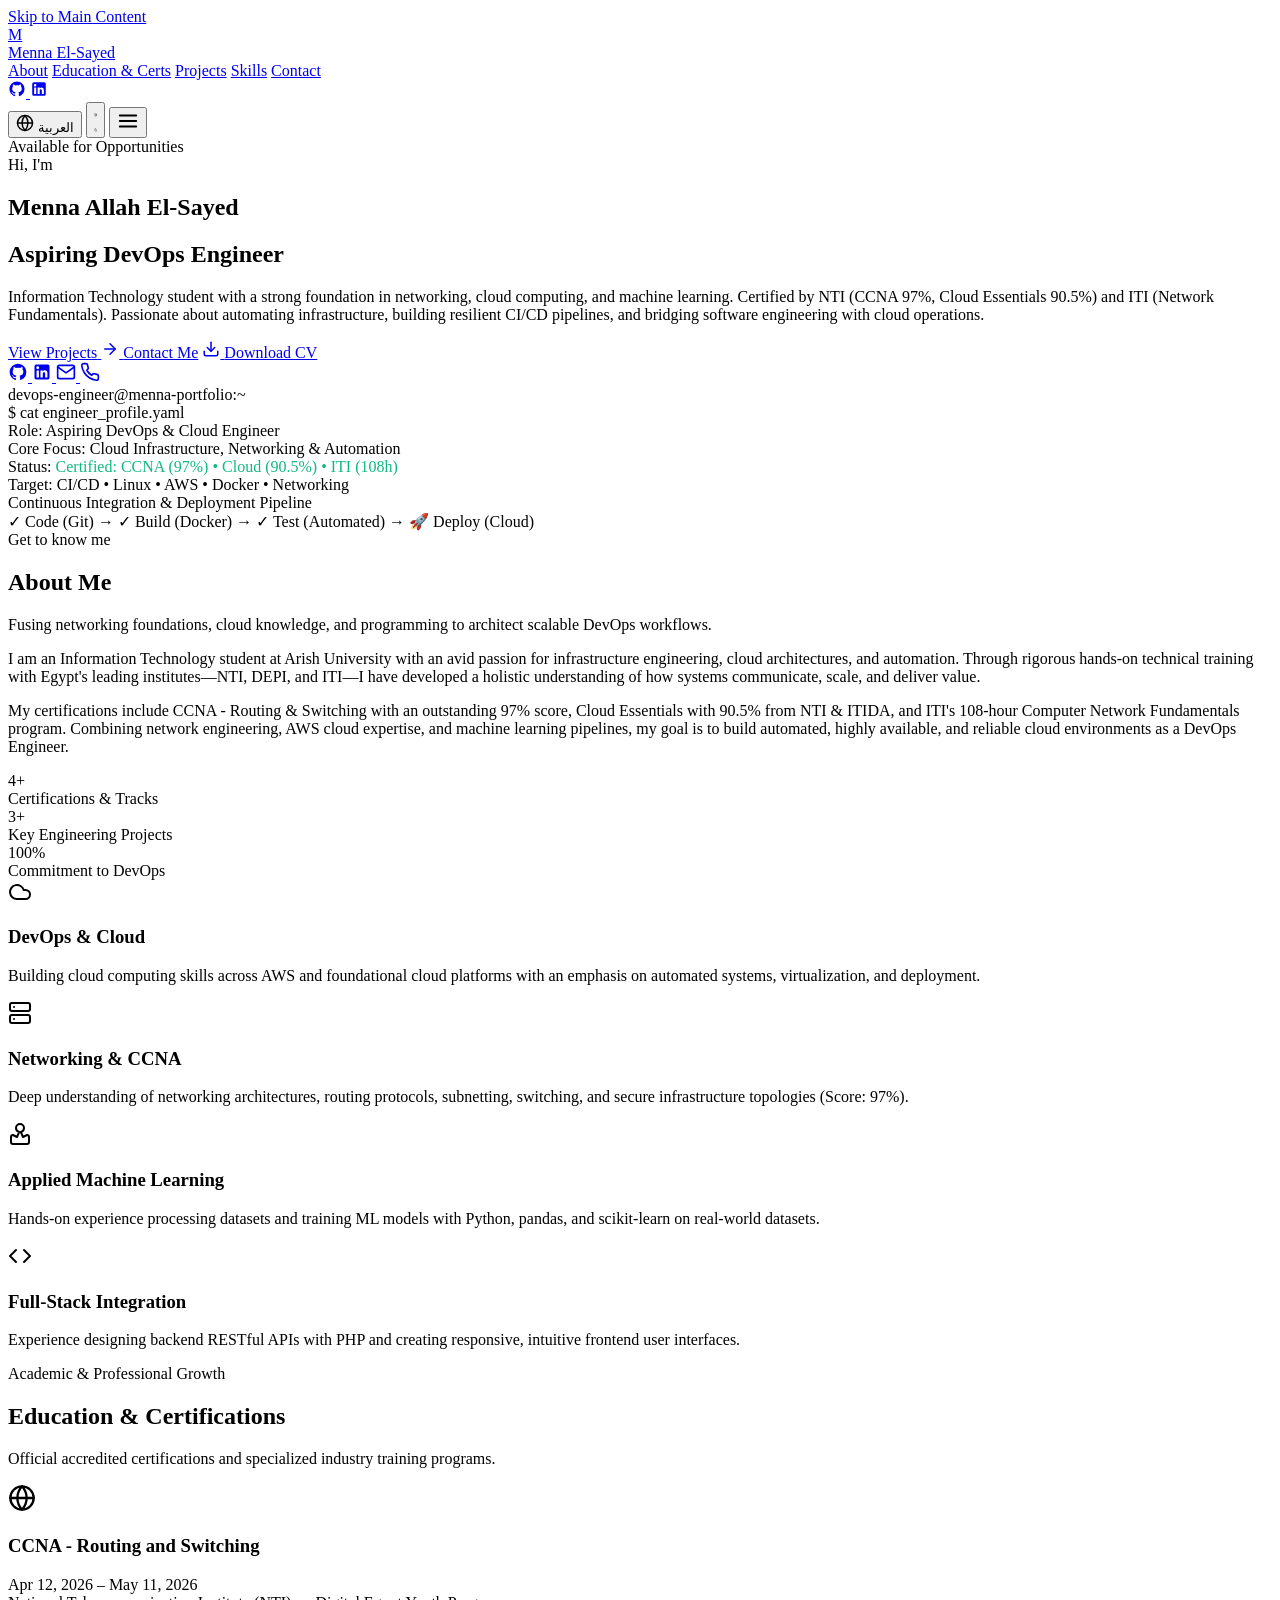
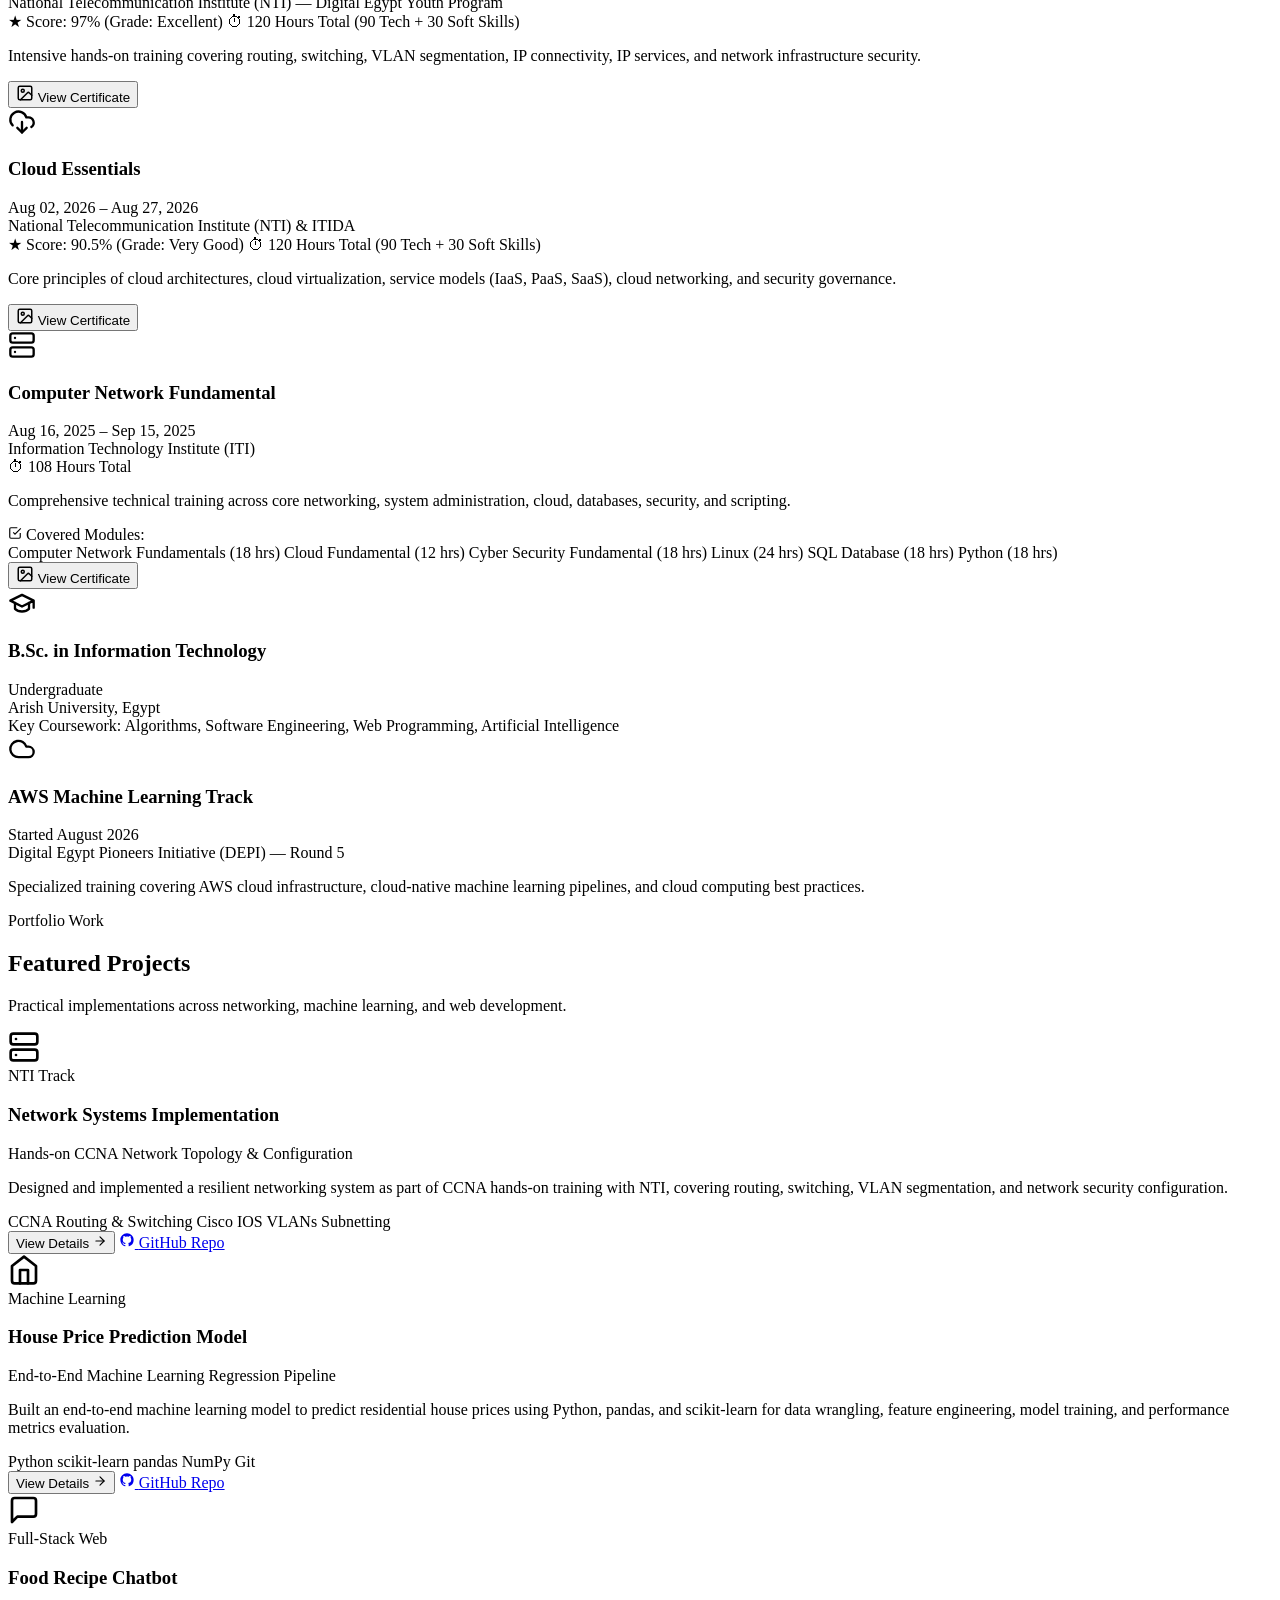
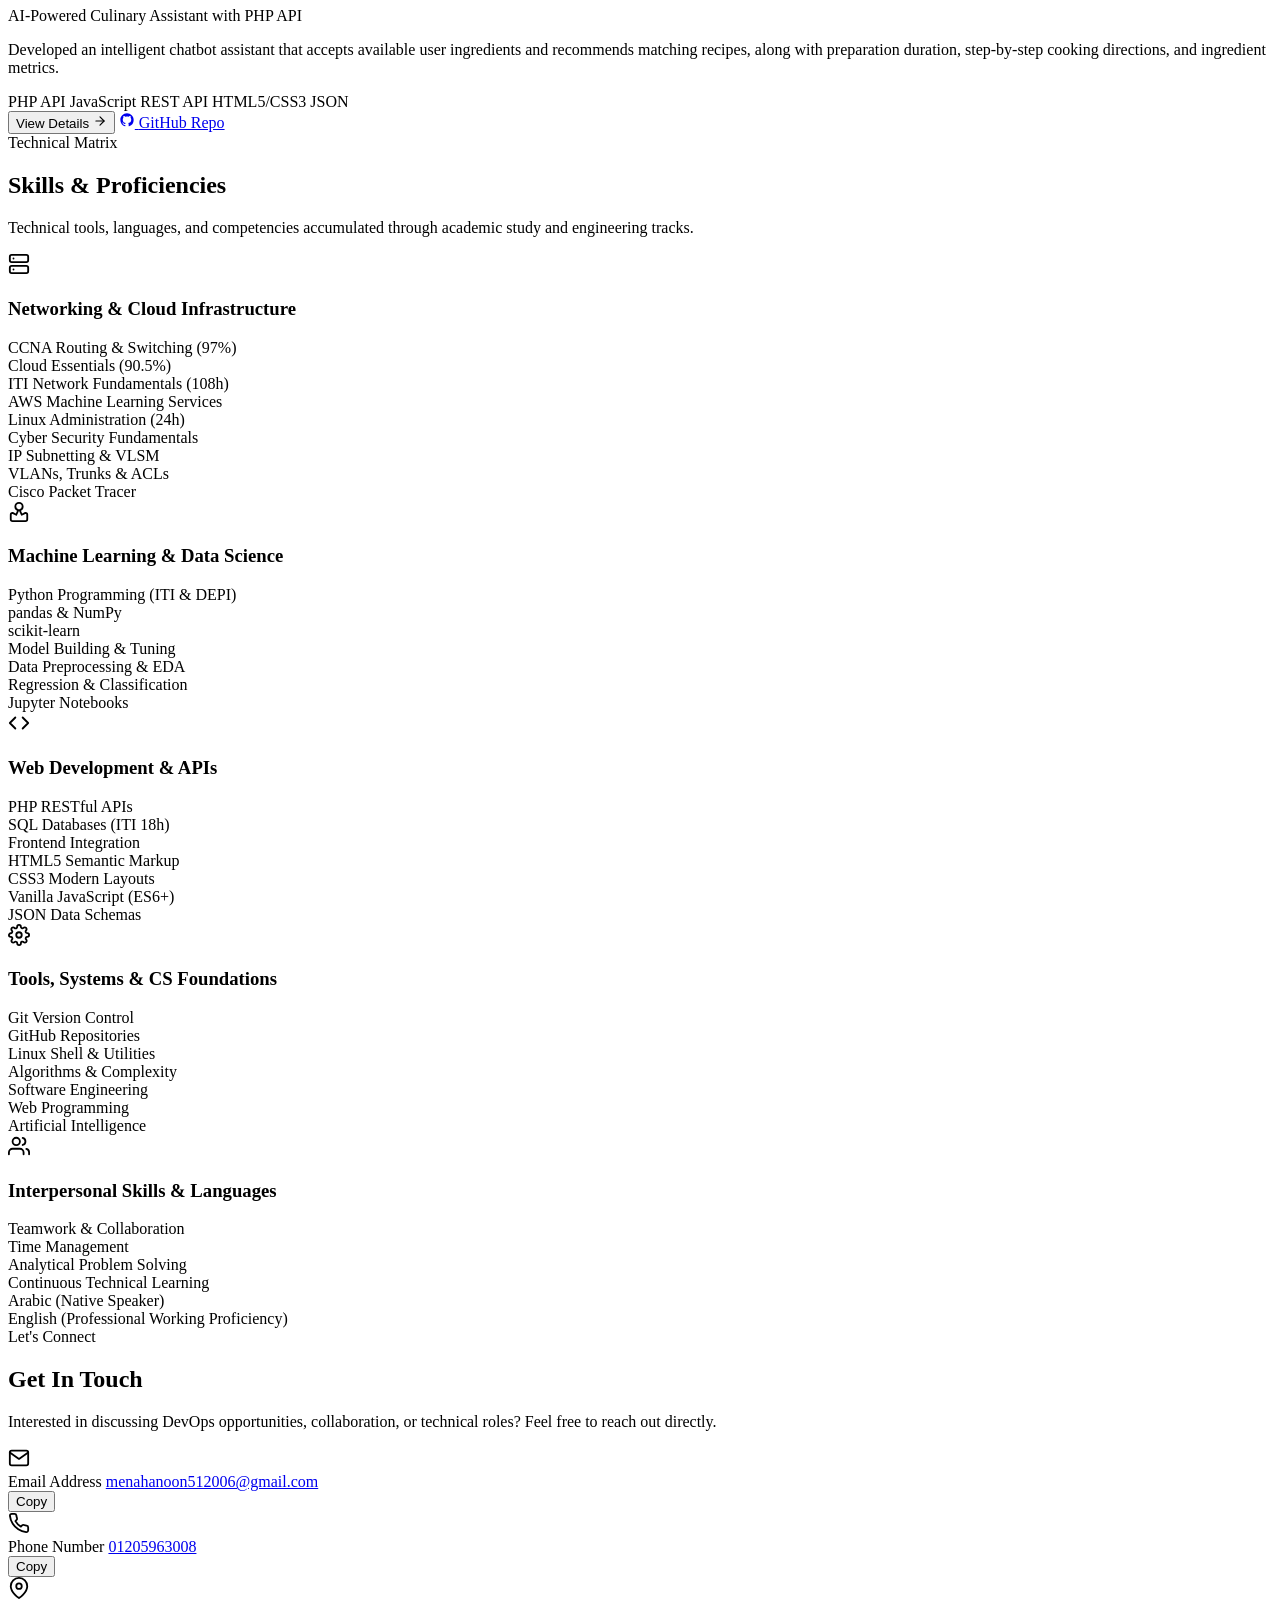
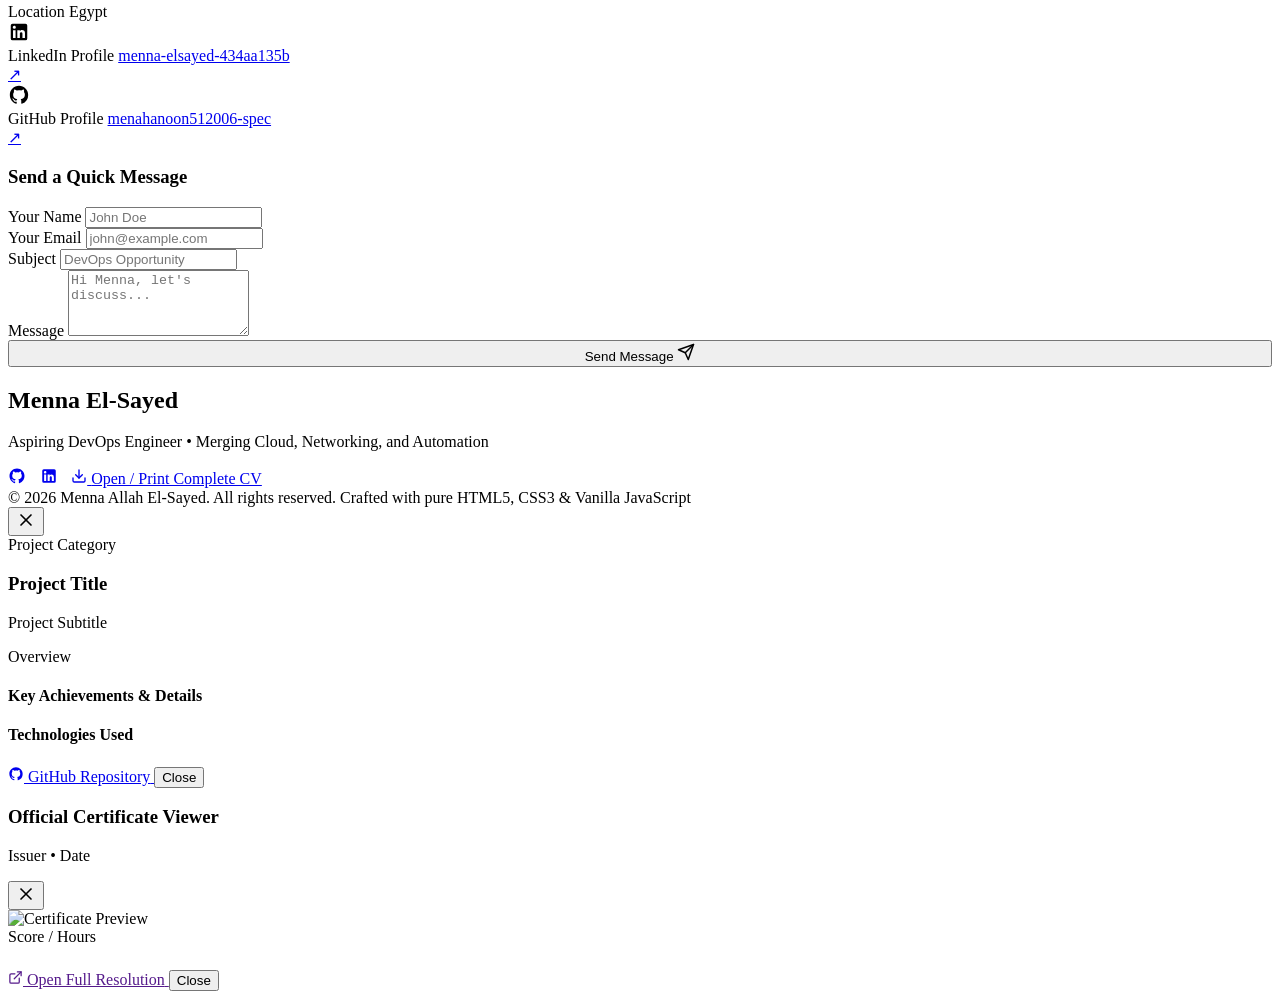
==== index.html @ 1a4f64cf "Add files via upload" ====
<!DOCTYPE html>
<html lang="en" dir="ltr" data-theme="dark">
<head>
  <meta charset="UTF-8">
  <meta name="viewport" content="width=device-width, initial-scale=1.0">
  <meta name="description" content="Menna Allah El-Sayed - Aspiring DevOps Engineer Portfolio. Certified in CCNA (97%), Cloud Essentials (90.5%), ITI Network Fundamentals (108 Hrs), and AWS ML.">
  <meta name="keywords" content="DevOps, Cloud, Networking, CCNA, NTI, ITI, AWS, Machine Learning, Python, PHP, Menna Allah El-Sayed, Portfolio">
  <meta name="author" content="Menna Allah El-Sayed Abd El-Salam">
  <meta name="theme-color" content="#0b0f19">

  <title>Menna Allah El-Sayed | Aspiring DevOps Engineer</title>

  <!-- Google Fonts Preconnect & Stylesheets (Inter, Poppins, Cairo, Tajawal) -->
  <link rel="preconnect" href="https://fonts.googleapis.com">
  <link rel="preconnect" href="https://fonts.gstatic.com" crossorigin>
  <link href="https://fonts.googleapis.com/css2?family=Cairo:wght@400;600;700;800;900&family=Inter:wght@300;400;500;600;700;800&family=Poppins:wght@500;600;700;800&family=Tajawal:wght@400;500;700;800&display=swap" rel="stylesheet">

  <!-- Core & RTL Stylesheets -->
  <link rel="stylesheet" href="css/style.css">
  <link rel="stylesheet" href="css/rtl.css">
</head>
<body>

  <!-- Accessible Skip Link -->
  <a href="#main-content" class="skip-link" data-i18n="skipLink">Skip to Main Content</a>

  <!-- =========================================================================
       1. Header & Navigation Bar
       ========================================================================= -->
  <header class="site-header" id="site-header">
    <div class="container navbar">
      
      <!-- Brand Logo -->
      <a href="#hero" class="nav-brand" aria-label="Menna Allah El-Sayed Portfolio">
        <div class="brand-icon">M</div>
        <span class="brand-name" data-i18n="navLogo">Menna El-Sayed</span>
      </a>

      <!-- Desktop & Mobile Navigation Links -->
      <nav class="nav-links" id="nav-links" aria-label="Primary Navigation">
        <a href="#about" class="nav-link" data-i18n="navAbout">About</a>
        <a href="#education" class="nav-link" data-i18n="navEducation">Education & Certs</a>
        <a href="#projects" class="nav-link" data-i18n="navProjects">Projects</a>
        <a href="#skills" class="nav-link" data-i18n="navSkills">Skills</a>
        <a href="#contact" class="nav-link" data-i18n="navContact">Contact</a>
      </nav>

      <!-- Action Controls (Socials, Language, Theme, Mobile Hamburger) -->
      <div class="nav-controls">
        
        <!-- Header Social Links -->
        <div class="nav-socials-group">
          <a href="https://github.com/menahanoon512006-spec" target="_blank" rel="noopener" class="nav-social-btn" title="GitHub Profile" aria-label="GitHub Profile">
            <svg width="18" height="18" viewBox="0 0 24 24" fill="currentColor">
              <path fill-rule="evenodd" clip-rule="evenodd" d="M12 2C6.477 2 2 6.484 2 12.017c0 4.425 2.865 8.18 6.839 9.504.5.092.682-.217.682-.483 0-.237-.008-.868-.013-1.703-2.782.605-3.369-1.343-3.369-1.343-.454-1.158-1.11-1.466-1.11-1.466-.908-.62.069-.608.069-.608 1.003.07 1.53 1.032 1.53 1.032.892 1.53 2.341 1.088 2.91.832.092-.647.35-1.088.636-1.338-2.22-.253-4.555-1.113-4.555-4.951 0-1.093.39-1.988 1.029-2.688-.103-.253-.446-1.272.098-2.65 0 0 .84-.27 2.75 1.026A9.564 9.564 0 0112 6.844c.85.004 1.705.115 2.504.337 1.909-1.296 2.747-1.027 2.747-1.027.546 1.379.202 2.398.1 2.651.64.7 1.028 1.595 1.028 2.688 0 3.848-2.339 4.695-4.566 4.943.359.309.678.92.678 1.855 0 1.338-.012 2.419-.012 2.747 0 .268.18.58.688.482A10.019 10.019 0 0022 12.017C22 6.484 17.522 2 12 2z"></path>
            </svg>
          </a>

          <a href="https://www.linkedin.com/in/menna-elsayed-434aa135b" target="_blank" rel="noopener" class="nav-social-btn" title="LinkedIn Profile" aria-label="LinkedIn Profile">
            <svg width="18" height="18" viewBox="0 0 24 24" fill="currentColor">
              <path d="M19 3a2 2 0 0 1 2 2v14a2 2 0 0 1-2 2H5a2 2 0 0 1-2-2V5a2 2 0 0 1 2-2h14m-.5 15.5v-5.3a3.26 3.26 0 0 0-3.26-3.26c-.85 0-1.84.52-2.28 1.3v-1.11h-2.79v8.37h2.79v-4.93c0-.77.62-1.4 1.39-1.4a1.4 1.4 0 0 1 1.4 1.4v4.93h2.75M6.88 8.56a1.68 1.68 0 0 0 1.68-1.68c0-.93-.75-1.69-1.68-1.69a1.69 1.69 0 0 0-1.69 1.69c0 .93.76 1.68 1.69 1.68m1.39 9.94v-8.37H5.5v8.37h2.77z"></path>
            </svg>
          </a>
        </div>

        <!-- Language Switcher Button -->
        <button class="lang-toggle-btn" id="lang-toggle-btn" aria-label="Switch Language" title="Switch Language">
          <svg width="18" height="18" viewBox="0 0 24 24" fill="none" stroke="currentColor" stroke-width="2" stroke-linecap="round" stroke-linejoin="round">
            <circle cx="12" cy="12" r="10"></circle>
            <line x1="2" y1="12" x2="22" y2="12"></line>
            <path d="M12 2a15.3 15.3 0 0 1 4 10 15.3 15.3 0 0 1-4 10 15.3 15.3 0 0 1-4-10 15.3 15.3 0 0 1 4-10z"></path>
          </svg>
          <span class="lang-label">العربية</span>
        </button>

        <!-- Theme Switcher Button (Dark / Light) -->
        <button class="theme-toggle-btn" id="theme-toggle-btn" aria-label="Toggle Theme" title="Toggle Theme">
          <svg class="theme-icon-sun" viewBox="0 0 24 24" fill="none" stroke="currentColor" stroke-width="2" stroke-linecap="round" stroke-linejoin="round">
            <circle cx="12" cy="12" r="5"></circle>
            <line x1="12" y1="1" x2="12" y2="3"></line>
            <line x1="12" y1="21" x2="12" y2="23"></line>
            <line x1="4.22" y1="4.22" x2="5.64" y2="5.64"></line>
            <line x1="18.36" y1="18.36" x2="19.78" y2="19.78"></line>
            <line x1="1" y1="12" x2="3" y2="12"></line>
            <line x1="21" y1="12" x2="23" y2="12"></line>
            <line x1="4.22" y1="19.78" x2="5.64" y2="18.36"></line>
            <line x1="18.36" y1="5.64" x2="19.78" y2="4.22"></line>
          </svg>
          <svg class="theme-icon-moon" viewBox="0 0 24 24" fill="none" stroke="currentColor" stroke-width="2" stroke-linecap="round" stroke-linejoin="round">
            <path d="M21 12.79A9 9 0 1 1 11.21 3 7 7 0 0 0 21 12.79z"></path>
          </svg>
        </button>

        <!-- Mobile Drawer Hamburger Toggle -->
        <button class="mobile-menu-btn" id="mobile-menu-btn" aria-label="Open Navigation Menu" aria-expanded="false">
          <svg width="22" height="22" viewBox="0 0 24 24" fill="none" stroke="currentColor" stroke-width="2" stroke-linecap="round" stroke-linejoin="round">
            <line x1="3" y1="12" x2="21" y2="12"></line>
            <line x1="3" y1="6" x2="21" y2="6"></line>
            <line x1="3" y1="18" x2="21" y2="18"></line>
          </svg>
        </button>

      </div>
    </div>
  </header>

  <!-- =========================================================================
       Main Content Container
       ========================================================================= -->
  <main id="main-content">

    <!-- =======================================================================
         2. Hero Section
         ======================================================================= -->
    <section class="section hero-section" id="hero">
      <div class="container hero-grid">
        
        <!-- Hero Introduction Content -->
        <div class="hero-content">
          <div class="hero-badge">
            <span class="badge-pulse"></span>
            <span data-i18n="heroBadge">Available for Opportunities</span>
          </div>

          <div class="hero-greeting" data-i18n="heroGreeting">Hi, I'm</div>
          <h1 class="hero-title gradient-text" data-i18n="heroName">Menna Allah El-Sayed</h1>
          <h2 class="hero-subtitle" data-i18n="heroTitle">Aspiring DevOps Engineer</h2>

          <p class="hero-summary" data-i18n="heroSummary">
            Information Technology student with a strong foundation in networking, cloud computing, and machine learning. Certified by NTI (CCNA 97%, Cloud Essentials 90.5%) and ITI (Network Fundamentals). Passionate about automating infrastructure, building resilient CI/CD pipelines, and bridging software engineering with cloud operations.
          </p>

          <!-- Primary Call-to-Action Buttons -->
          <div class="hero-actions">
            <a href="#projects" class="btn btn-primary">
              <span data-i18n="heroBtnProjects">View Projects</span>
              <svg width="18" height="18" viewBox="0 0 24 24" fill="none" stroke="currentColor" stroke-width="2" stroke-linecap="round" stroke-linejoin="round" class="arrow-icon">
                <line x1="5" y1="12" x2="19" y2="12"></line>
                <polyline points="12 5 19 12 12 19"></polyline>
              </svg>
            </a>

            <a href="#contact" class="btn btn-secondary" data-i18n="heroBtnContact">Contact Me</a>

            <a href="assets/cv/Menna_Allah_ElSayed_CV.html" target="_blank" rel="noopener" class="btn btn-outline">
              <svg width="18" height="18" viewBox="0 0 24 24" fill="none" stroke="currentColor" stroke-width="2" stroke-linecap="round" stroke-linejoin="round">
                <path d="M21 15v4a2 2 0 0 1-2 2H5a2 2 0 0 1-2-2v-4"></path>
                <polyline points="7 10 12 15 17 10"></polyline>
                <line x1="12" y1="15" x2="12" y2="3"></line>
              </svg>
              <span data-i18n="heroBtnCV">Download CV</span>
            </a>
          </div>

          <!-- Social & Contact Quick Links -->
          <div class="hero-socials">
            <a href="https://github.com/menahanoon512006-spec" target="_blank" rel="noopener" class="social-link" title="GitHub Profile" aria-label="GitHub Profile">
              <svg width="20" height="20" viewBox="0 0 24 24" fill="currentColor">
                <path fill-rule="evenodd" clip-rule="evenodd" d="M12 2C6.477 2 2 6.484 2 12.017c0 4.425 2.865 8.18 6.839 9.504.5.092.682-.217.682-.483 0-.237-.008-.868-.013-1.703-2.782.605-3.369-1.343-3.369-1.343-.454-1.158-1.11-1.466-1.11-1.466-.908-.62.069-.608.069-.608 1.003.07 1.53 1.032 1.53 1.032.892 1.53 2.341 1.088 2.91.832.092-.647.35-1.088.636-1.338-2.22-.253-4.555-1.113-4.555-4.951 0-1.093.39-1.988 1.029-2.688-.103-.253-.446-1.272.098-2.65 0 0 .84-.27 2.75 1.026A9.564 9.564 0 0112 6.844c.85.004 1.705.115 2.504.337 1.909-1.296 2.747-1.027 2.747-1.027.546 1.379.202 2.398.1 2.651.64.7 1.028 1.595 1.028 2.688 0 3.848-2.339 4.695-4.566 4.943.359.309.678.92.678 1.855 0 1.338-.012 2.419-.012 2.747 0 .268.18.58.688.482A10.019 10.019 0 0022 12.017C22 6.484 17.522 2 12 2z"></path>
              </svg>
            </a>

            <a href="https://www.linkedin.com/in/menna-elsayed-434aa135b" target="_blank" rel="noopener" class="social-link" title="LinkedIn Profile" aria-label="LinkedIn Profile">
              <svg width="20" height="20" viewBox="0 0 24 24" fill="currentColor">
                <path d="M19 3a2 2 0 0 1 2 2v14a2 2 0 0 1-2 2H5a2 2 0 0 1-2-2V5a2 2 0 0 1 2-2h14m-.5 15.5v-5.3a3.26 3.26 0 0 0-3.26-3.26c-.85 0-1.84.52-2.28 1.3v-1.11h-2.79v8.37h2.79v-4.93c0-.77.62-1.4 1.39-1.4a1.4 1.4 0 0 1 1.4 1.4v4.93h2.75M6.88 8.56a1.68 1.68 0 0 0 1.68-1.68c0-.93-.75-1.69-1.68-1.69a1.69 1.69 0 0 0-1.69 1.69c0 .93.76 1.68 1.69 1.68m1.39 9.94v-8.37H5.5v8.37h2.77z"></path>
              </svg>
            </a>

            <a href="mailto:menahanoon512006@gmail.com" class="social-link" title="Email Menna" aria-label="Email Menna">
              <svg width="20" height="20" viewBox="0 0 24 24" fill="none" stroke="currentColor" stroke-width="2" stroke-linecap="round" stroke-linejoin="round">
                <path d="M4 4h16c1.1 0 2 .9 2 2v12c0 1.1-.9 2-2 2H4c-1.1 0-2-.9-2-2V6c0-1.1.9-2 2-2z"></path>
                <polyline points="22,6 12,13 2,6"></polyline>
              </svg>
            </a>

            <a href="tel:01205963008" class="social-link" title="Call Menna" aria-label="Call Menna">
              <svg width="20" height="20" viewBox="0 0 24 24" fill="none" stroke="currentColor" stroke-width="2" stroke-linecap="round" stroke-linejoin="round">
                <path d="M22 16.92v3a2 2 0 0 1-2.18 2 19.79 19.79 0 0 1-8.63-3.07 19.5 19.5 0 0 1-6-6 19.79 19.79 0 0 1-3.07-8.67A2 2 0 0 1 4.11 2h3a2 2 0 0 1 2 1.72 12.84 12.84 0 0 0 .7 2.81 2 2 0 0 1-.45 2.11L8.09 9.91a16 16 0 0 0 6 6l1.27-1.27a2 2 0 0 1 2.11-.45 12.84 12.84 0 0 0 2.81.7A2 2 0 0 1 22 16.92z"></path>
              </svg>
            </a>
          </div>

        </div>

        <!-- Interactive Terminal Component (DevOps Polish) -->
        <div class="hero-visual">
          <div class="terminal-card">
            <div class="terminal-header">
              <div class="terminal-dots">
                <span class="terminal-dot dot-red"></span>
                <span class="terminal-dot dot-yellow"></span>
                <span class="terminal-dot dot-green"></span>
              </div>
              <div class="terminal-title" data-i18n="terminalTitle">devops-engineer@menna-portfolio:~</div>
              <div style="width: 30px;"></div>
            </div>

            <div class="terminal-body">
              <div class="terminal-cmd">
                <span class="terminal-prompt">$</span>
                <span>cat engineer_profile.yaml</span>
              </div>

              <div class="terminal-info-row">
                <span class="info-label" data-i18n="terminalRoleLabel">Role:</span>
                <span class="info-value" data-i18n="terminalRoleValue">Aspiring DevOps & Cloud Engineer</span>
              </div>

              <div class="terminal-info-row">
                <span class="info-label" data-i18n="terminalFocusLabel">Core Focus:</span>
                <span class="info-value" data-i18n="terminalFocusValue">Cloud Infrastructure, Networking & Automation</span>
              </div>

              <div class="terminal-info-row">
                <span class="info-label" data-i18n="terminalStatusLabel">Status:</span>
                <span class="info-value" style="color: #10b981;" data-i18n="terminalStatusValue">Certified: CCNA (97%) • Cloud (90.5%) • ITI (108h)</span>
              </div>

              <div class="terminal-info-row">
                <span class="info-label" data-i18n="terminalReadyLabel">Target:</span>
                <span class="info-value" data-i18n="terminalReadyValue">CI/CD • Linux • AWS • Docker • Networking</span>
              </div>

              <div class="terminal-pipeline">
                <div class="pipeline-title">Continuous Integration & Deployment Pipeline</div>
                <div class="pipeline-steps">
                  <span class="pipeline-step">✓ Code (Git)</span>
                  <span class="pipeline-arrow">→</span>
                  <span class="pipeline-step">✓ Build (Docker)</span>
                  <span class="pipeline-arrow">→</span>
                  <span class="pipeline-step">✓ Test (Automated)</span>
                  <span class="pipeline-arrow">→</span>
                  <span class="pipeline-step">🚀 Deploy (Cloud)</span>
                </div>
              </div>

            </div>
          </div>
        </div>

      </div>
    </section>

    <!-- =======================================================================
         3. About Me Section
         ======================================================================= -->
    <section class="section about-section" id="about">
      <div class="container">
        
        <div class="section-header">
          <span class="section-tag" data-i18n="aboutSectionTag">Get to know me</span>
          <h2 class="section-title" data-i18n="aboutTitle">About Me</h2>
          <p class="section-subtitle" data-i18n="aboutSubtitle">
            Fusing networking foundations, cloud knowledge, and programming to architect scalable DevOps workflows.
          </p>
        </div>

        <div class="about-grid">
          
          <!-- Narrative and Key Numbers -->
          <div class="about-text">
            <p data-i18n="aboutBio1">
              I am an Information Technology student at Arish University with an avid passion for infrastructure engineering, cloud architectures, and automation. Through rigorous hands-on technical training with Egypt's leading institutes—NTI, DEPI, and ITI—I have developed a holistic understanding of how systems communicate, scale, and deliver value.
            </p>
            
            <p data-i18n="aboutBio2">
              My certifications include CCNA - Routing & Switching with an outstanding 97% score, Cloud Essentials with 90.5% from NTI & ITIDA, and ITI's 108-hour Computer Network Fundamentals program. Combining network engineering, AWS cloud expertise, and machine learning pipelines, my goal is to build automated, highly available, and reliable cloud environments as a DevOps Engineer.
            </p>

            <!-- Key Metric Stat Badges -->
            <div class="stats-grid">
              <div class="stat-card">
                <div class="stat-number" data-i18n="statCerts">4+</div>
                <div class="stat-label" data-i18n="statCertsLabel">Certifications & Tracks</div>
              </div>

              <div class="stat-card">
                <div class="stat-number" data-i18n="statProjects">3+</div>
                <div class="stat-label" data-i18n="statProjectsLabel">Key Engineering Projects</div>
              </div>

              <div class="stat-card">
                <div class="stat-number" data-i18n="statFocus">100%</div>
                <div class="stat-label" data-i18n="statFocusLabel">Commitment to DevOps</div>
              </div>
            </div>

          </div>

          <!-- Technical Pillars Cards -->
          <div class="pillars-grid">
            
            <!-- Pillar 1: DevOps & Cloud -->
            <div class="pillar-card">
              <div class="pillar-icon-box">
                <svg width="24" height="24" viewBox="0 0 24 24" fill="none" stroke="currentColor" stroke-width="2" stroke-linecap="round" stroke-linejoin="round">
                  <path d="M17.5 19H9a7 7 0 1 1 6.71-9h1.79a4.5 4.5 0 1 1 0 9Z"></path>
                </svg>
              </div>
              <div class="pillar-content">
                <h3 data-i18n="pillarDevopsTitle">DevOps & Cloud</h3>
                <p data-i18n="pillarDevopsDesc">Building cloud computing skills across AWS and foundational cloud platforms with an emphasis on automated systems, virtualization, and deployment.</p>
              </div>
            </div>

            <!-- Pillar 2: Networking & CCNA -->
            <div class="pillar-card">
              <div class="pillar-icon-box">
                <svg width="24" height="24" viewBox="0 0 24 24" fill="none" stroke="currentColor" stroke-width="2" stroke-linecap="round" stroke-linejoin="round">
                  <rect x="2" y="2" width="20" height="8" rx="2" ry="2"></rect>
                  <rect x="2" y="14" width="20" height="8" rx="2" ry="2"></rect>
                  <line x1="6" y1="6" x2="6.01" y2="6"></line>
                  <line x1="6" y1="18" x2="6.01" y2="18"></line>
                </svg>
              </div>
              <div class="pillar-content">
                <h3 data-i18n="pillarNetworkingTitle">Networking & CCNA</h3>
                <p data-i18n="pillarNetworkingDesc">Deep understanding of networking architectures, routing protocols, subnetting, switching, and secure infrastructure topologies (Score: 97%).</p>
              </div>
            </div>

            <!-- Pillar 3: Applied Machine Learning -->
            <div class="pillar-card">
              <div class="pillar-icon-box">
                <svg width="24" height="24" viewBox="0 0 24 24" fill="none" stroke="currentColor" stroke-width="2" stroke-linecap="round" stroke-linejoin="round">
                  <path d="M12 2a4 4 0 0 1 4 4c0 1.95-1.4 3.58-3.25 3.93L15 15l4-2a2 2 0 0 1 2 2v5a2 2 0 0 1-2 2H5a2 2 0 0 1-2-2v-5a2 2 0 0 1 2-2l4 2 2.25-5.07A4.002 4.002 0 0 1 8 6a4 4 0 0 1 4-4z"></path>
                </svg>
              </div>
              <div class="pillar-content">
                <h3 data-i18n="pillarMlTitle">Applied Machine Learning</h3>
                <p data-i18n="pillarMlDesc">Hands-on experience processing datasets and training ML models with Python, pandas, and scikit-learn on real-world datasets.</p>
              </div>
            </div>

            <!-- Pillar 4: Full-Stack Integration -->
            <div class="pillar-card">
              <div class="pillar-icon-box">
                <svg width="24" height="24" viewBox="0 0 24 24" fill="none" stroke="currentColor" stroke-width="2" stroke-linecap="round" stroke-linejoin="round">
                  <polyline points="16 18 22 12 16 6"></polyline>
                  <polyline points="8 6 2 12 8 18"></polyline>
                </svg>
              </div>
              <div class="pillar-content">
                <h3 data-i18n="pillarWebTitle">Full-Stack Integration</h3>
                <p data-i18n="pillarWebDesc">Experience designing backend RESTful APIs with PHP and creating responsive, intuitive frontend user interfaces.</p>
              </div>
            </div>

          </div>

        </div>

      </div>
    </section>

    <!-- =======================================================================
         4. Education & Certifications Section
         ======================================================================= -->
    <section class="section edu-section" id="education">
      <div class="container">
        
        <div class="section-header">
          <span class="section-tag" data-i18n="eduSectionTag">Academic & Professional Growth</span>
          <h2 class="section-title" data-i18n="eduTitle">Education & Certifications</h2>
          <p class="section-subtitle" data-i18n="eduSubtitle">
            Official accredited certifications and specialized industry training programs.
          </p>
        </div>

        <div class="edu-timeline">
          
          <!-- Official Cert 1: CCNA Routing and Switching (NTI - 97%) -->
          <div class="edu-card">
            <div class="edu-icon-badge">
              <svg width="28" height="28" viewBox="0 0 24 24" fill="none" stroke="currentColor" stroke-width="2" stroke-linecap="round" stroke-linejoin="round">
                <circle cx="12" cy="12" r="10"></circle>
                <line x1="2" y1="12" x2="22" y2="12"></line>
                <path d="M12 2a15.3 15.3 0 0 1 4 10 15.3 15.3 0 0 1-4 10 15.3 15.3 0 0 1-4-10 15.3 15.3 0 0 1 4-10z"></path>
              </svg>
            </div>
            <div class="edu-details">
              <div class="edu-header">
                <h3 class="edu-title" data-i18n="certCcnaTitle">CCNA - Routing and Switching</h3>
                <span class="edu-date-badge" data-i18n="certCcnaDate">Apr 12, 2026 – May 11, 2026</span>
              </div>
              <div class="edu-institution" data-i18n="certCcnaOrg">National Telecommunication Institute (NTI) — Digital Egypt Youth Program</div>
              
              <div class="edu-meta-badges">
                <span class="score-badge">★ <span data-i18n="certScoreLabel">Score:</span> <span data-i18n="certCcnaScore">97% (Grade: Excellent)</span></span>
                <span class="hours-badge">⏱ <span data-i18n="certCcnaHours">120 Hours Total (90 Tech + 30 Soft Skills)</span></span>
              </div>

              <p class="edu-description" data-i18n="certCcnaDesc">
                Intensive hands-on training covering routing, switching, VLAN segmentation, IP connectivity, IP services, and network infrastructure security.
              </p>

              <div class="cert-card-actions">
                <button class="btn-view-cert" onclick="openCertificateModal('nti-ccna')">
                  <svg width="18" height="18" viewBox="0 0 24 24" fill="none" stroke="currentColor" stroke-width="2" stroke-linecap="round" stroke-linejoin="round">
                    <rect width="18" height="18" x="3" y="3" rx="2" ry="2"></rect>
                    <circle cx="9" cy="9" r="2"></circle>
                    <path d="m21 15-3.086-3.086a2 2 0 0 0-2.828 0L6 21"></path>
                  </svg>
                  <span data-i18n="certBtnView">View Certificate</span>
                </button>
              </div>
            </div>
          </div>

          <!-- Official Cert 2: Cloud Essentials (NTI - 90.5%) -->
          <div class="edu-card">
            <div class="edu-icon-badge">
              <svg width="28" height="28" viewBox="0 0 24 24" fill="none" stroke="currentColor" stroke-width="2" stroke-linecap="round" stroke-linejoin="round">
                <path d="M4 14.899A7 7 0 1 1 15.71 8h1.79a4.5 4.5 0 0 1 2.5 8.242"></path>
                <path d="M12 12v9"></path>
                <path d="m8 17 4 4 4-4"></path>
              </svg>
            </div>
            <div class="edu-details">
              <div class="edu-header">
                <h3 class="edu-title" data-i18n="certCloudTitle">Cloud Essentials</h3>
                <span class="edu-date-badge" data-i18n="certCloudDate">Aug 02, 2026 – Aug 27, 2026</span>
              </div>
              <div class="edu-institution" data-i18n="certCloudOrg">National Telecommunication Institute (NTI) & ITIDA</div>
              
              <div class="edu-meta-badges">
                <span class="score-badge">★ <span data-i18n="certScoreLabel">Score:</span> <span data-i18n="certCloudScore">90.5% (Grade: Very Good)</span></span>
                <span class="hours-badge">⏱ <span data-i18n="certCloudHours">120 Hours Total (90 Tech + 30 Soft Skills)</span></span>
              </div>

              <p class="edu-description" data-i18n="certCloudDesc">
                Core principles of cloud architectures, cloud virtualization, service models (IaaS, PaaS, SaaS), cloud networking, and security governance.
              </p>

              <div class="cert-card-actions">
                <button class="btn-view-cert" onclick="openCertificateModal('nti-cloud')">
                  <svg width="18" height="18" viewBox="0 0 24 24" fill="none" stroke="currentColor" stroke-width="2" stroke-linecap="round" stroke-linejoin="round">
                    <rect width="18" height="18" x="3" y="3" rx="2" ry="2"></rect>
                    <circle cx="9" cy="9" r="2"></circle>
                    <path d="m21 15-3.086-3.086a2 2 0 0 0-2.828 0L6 21"></path>
                  </svg>
                  <span data-i18n="certBtnView">View Certificate</span>
                </button>
              </div>
            </div>
          </div>

          <!-- Official Cert 3: ITI Computer Network Fundamental (108 Hrs) -->
          <div class="edu-card">
            <div class="edu-icon-badge">
              <svg width="28" height="28" viewBox="0 0 24 24" fill="none" stroke="currentColor" stroke-width="2" stroke-linecap="round" stroke-linejoin="round">
                <rect x="2" y="2" width="20" height="8" rx="2" ry="2"></rect>
                <rect x="2" y="14" width="20" height="8" rx="2" ry="2"></rect>
                <line x1="6" y1="6" x2="6.01" y2="6"></line>
                <line x1="6" y1="18" x2="6.01" y2="18"></line>
              </svg>
            </div>
            <div class="edu-details">
              <div class="edu-header">
                <h3 class="edu-title" data-i18n="certItiNetTitle">Computer Network Fundamental</h3>
                <span class="edu-date-badge" data-i18n="certItiNetDate">Aug 16, 2025 – Sep 15, 2025</span>
              </div>
              <div class="edu-institution" data-i18n="certItiNetOrg">Information Technology Institute (ITI)</div>
              
              <div class="edu-meta-badges">
                <span class="hours-badge" style="color: var(--accent-primary); border-color: var(--accent-primary);">⏱ <span data-i18n="certItiNetHours">108 Hours Total</span></span>
              </div>

              <p class="edu-description" data-i18n="certItiNetDesc">
                Comprehensive technical training across core networking, system administration, cloud, databases, security, and scripting.
              </p>

              <!-- ITI Covered Modules Breakdown -->
              <div class="modules-container">
                <div class="modules-heading">
                  <svg width="14" height="14" viewBox="0 0 24 24" fill="none" stroke="currentColor" stroke-width="2">
                    <polyline points="9 11 12 14 22 4"></polyline>
                    <path d="M21 12v7a2 2 0 0 1-2 2H5a2 2 0 0 1-2-2V5a2 2 0 0 1 2-2h11"></path>
                  </svg>
                  <span data-i18n="certModulesLabel">Covered Modules:</span>
                </div>
                <div class="modules-tags-grid">
                  <span class="module-pill" data-i18n="modNetFund">Computer Network Fundamentals (18 hrs)</span>
                  <span class="module-pill" data-i18n="modCloudFund">Cloud Fundamental (12 hrs)</span>
                  <span class="module-pill" data-i18n="modCyberFund">Cyber Security Fundamental (18 hrs)</span>
                  <span class="module-pill" data-i18n="modLinux">Linux (24 hrs)</span>
                  <span class="module-pill" data-i18n="modSql">SQL Database (18 hrs)</span>
                  <span class="module-pill" data-i18n="modPython">Python (18 hrs)</span>
                </div>
              </div>

              <div class="cert-card-actions">
                <button class="btn-view-cert" onclick="openCertificateModal('iti-networks')">
                  <svg width="18" height="18" viewBox="0 0 24 24" fill="none" stroke="currentColor" stroke-width="2" stroke-linecap="round" stroke-linejoin="round">
                    <rect width="18" height="18" x="3" y="3" rx="2" ry="2"></rect>
                    <circle cx="9" cy="9" r="2"></circle>
                    <path d="m21 15-3.086-3.086a2 2 0 0 0-2.828 0L6 21"></path>
                  </svg>
                  <span data-i18n="certBtnView">View Certificate</span>
                </button>
              </div>
            </div>
          </div>

          <!-- Academic Degree: Arish University -->
          <div class="edu-card">
            <div class="edu-icon-badge">
              <svg width="28" height="28" viewBox="0 0 24 24" fill="none" stroke="currentColor" stroke-width="2" stroke-linecap="round" stroke-linejoin="round">
                <path d="M22 10v6M2 10l10-5 10 5-10 5z"></path>
                <path d="M6 12v5c3 3 9 3 12 0v-5"></path>
              </svg>
            </div>
            <div class="edu-details">
              <div class="edu-header">
                <h3 class="edu-title" data-i18n="eduDegreeTitle">B.Sc. in Information Technology</h3>
                <span class="edu-date-badge" data-i18n="eduDegreePeriod">Undergraduate</span>
              </div>
              <div class="edu-institution" data-i18n="eduUniversity">Arish University, Egypt</div>
              <div class="coursework-box">
                <span class="coursework-label" data-i18n="eduDegreeCourseworkLabel">Key Coursework:</span>
                <span data-i18n="eduDegreeCoursework">Algorithms, Software Engineering, Web Programming, Artificial Intelligence</span>
              </div>
            </div>
          </div>

          <!-- Track: AWS Machine Learning Track (DEPI) -->
          <div class="edu-card">
            <div class="edu-icon-badge">
              <svg width="28" height="28" viewBox="0 0 24 24" fill="none" stroke="currentColor" stroke-width="2" stroke-linecap="round" stroke-linejoin="round">
                <path d="M17.5 19H9a7 7 0 1 1 6.71-9h1.79a4.5 4.5 0 1 1 0 9Z"></path>
              </svg>
            </div>
            <div class="edu-details">
              <div class="edu-header">
                <h3 class="edu-title" data-i18n="certAwsTitle">AWS Machine Learning Track</h3>
                <span class="edu-date-badge" data-i18n="certAwsDate">Started August 2026</span>
              </div>
              <div class="edu-institution" data-i18n="certAwsOrg">Digital Egypt Pioneers Initiative (DEPI) — Round 5</div>
              <p class="edu-description" data-i18n="certAwsDesc">
                Specialized training covering AWS cloud infrastructure, cloud-native machine learning pipelines, and cloud computing best practices.
              </p>
            </div>
          </div>

        </div>

      </div>
    </section>

    <!-- =======================================================================
         5. Featured Projects Section
         ======================================================================= -->
    <section class="section projects-section" id="projects">
      <div class="container">
        
        <div class="section-header">
          <span class="section-tag" data-i18n="projSectionTag">Portfolio Work</span>
          <h2 class="section-title" data-i18n="projTitle">Featured Projects</h2>
          <p class="section-subtitle" data-i18n="projSubtitle">
            Practical implementations across networking, machine learning, and web development.
          </p>
        </div>

        <div class="projects-grid">
          
          <!-- Project 1: CCNA Network Systems -->
          <article class="project-card">
            <div class="project-visual">
              <div class="project-icon-large">
                <svg width="32" height="32" viewBox="0 0 24 24" fill="none" stroke="currentColor" stroke-width="2" stroke-linecap="round" stroke-linejoin="round">
                  <rect x="2" y="2" width="20" height="8" rx="2" ry="2"></rect>
                  <rect x="2" y="14" width="20" height="8" rx="2" ry="2"></rect>
                  <line x1="6" y1="6" x2="6.01" y2="6"></line>
                  <line x1="6" y1="18" x2="6.01" y2="18"></line>
                </svg>
              </div>
            </div>

            <div class="project-content">
              <div class="project-header">
                <span class="project-category-badge" data-i18n="projBadgeAcademic">NTI Track</span>
              </div>
              <h3 class="project-title" data-i18n="proj1Title">Network Systems Implementation</h3>
              <div class="project-subtitle" data-i18n="proj1Subtitle">Hands-on CCNA Network Topology & Configuration</div>
              
              <p class="project-description" data-i18n="proj1Desc">
                Designed and implemented a resilient networking system as part of CCNA hands-on training with NTI, covering routing, switching, VLAN segmentation, and network security configuration.
              </p>

              <div class="project-tech-tags">
                <span class="tech-tag">CCNA</span>
                <span class="tech-tag">Routing & Switching</span>
                <span class="tech-tag">Cisco IOS</span>
                <span class="tech-tag">VLANs</span>
                <span class="tech-tag">Subnetting</span>
              </div>

              <div class="project-footer">
                <button class="btn btn-outline btn-sm" onclick="openProjectModal('proj1')">
                  <span data-i18n="projBtnDetails">View Details</span>
                  <svg width="14" height="14" viewBox="0 0 24 24" fill="none" stroke="currentColor" stroke-width="2" stroke-linecap="round" stroke-linejoin="round" class="arrow-icon">
                    <line x1="5" y1="12" x2="19" y2="12"></line>
                    <polyline points="12 5 19 12 12 19"></polyline>
                  </svg>
                </button>

                <a href="https://github.com/menahanoon512006-spec" target="_blank" rel="noopener" class="btn btn-secondary btn-sm">
                  <svg width="16" height="16" viewBox="0 0 24 24" fill="currentColor">
                    <path fill-rule="evenodd" clip-rule="evenodd" d="M12 2C6.477 2 2 6.484 2 12.017c0 4.425 2.865 8.18 6.839 9.504.5.092.682-.217.682-.483 0-.237-.008-.868-.013-1.703-2.782.605-3.369-1.343-3.369-1.343-.454-1.158-1.11-1.466-1.11-1.466-.908-.62.069-.608.069-.608 1.003.07 1.53 1.032 1.53 1.032.892 1.53 2.341 1.088 2.91.832.092-.647.35-1.088.636-1.338-2.22-.253-4.555-1.113-4.555-4.951 0-1.093.39-1.988 1.029-2.688-.103-.253-.446-1.272.098-2.65 0 0 .84-.27 2.75 1.026A9.564 9.564 0 0112 6.844c.85.004 1.705.115 2.504.337 1.909-1.296 2.747-1.027 2.747-1.027.546 1.379.202 2.398.1 2.651.64.7 1.028 1.595 1.028 2.688 0 3.848-2.339 4.695-4.566 4.943.359.309.678.92.678 1.855 0 1.338-.012 2.419-.012 2.747 0 .268.18.58.688.482A10.019 10.019 0 0022 12.017C22 6.484 17.522 2 12 2z"></path>
                  </svg>
                  <span data-i18n="projBtnGithub">GitHub Repo</span>
                </a>
              </div>
            </div>
          </article>

          <!-- Project 2: House Price Prediction (Verified Repo Link) -->
          <article class="project-card">
            <div class="project-visual">
              <div class="project-icon-large">
                <svg width="32" height="32" viewBox="0 0 24 24" fill="none" stroke="currentColor" stroke-width="2" stroke-linecap="round" stroke-linejoin="round">
                  <path d="M3 9l9-7 9 7v11a2 2 0 0 1-2 2H5a2 2 0 0 1-2-2z"></path>
                  <polyline points="9 22 9 12 15 12 15 22"></polyline>
                </svg>
              </div>
            </div>

            <div class="project-content">
              <div class="project-header">
                <span class="project-category-badge" data-i18n="projBadgeMl">Machine Learning</span>
              </div>
              <h3 class="project-title" data-i18n="proj2Title">House Price Prediction Model</h3>
              <div class="project-subtitle" data-i18n="proj2Subtitle">End-to-End Machine Learning Regression Pipeline</div>
              
              <p class="project-description" data-i18n="proj2Desc">
                Built an end-to-end machine learning model to predict residential house prices using Python, pandas, and scikit-learn for data wrangling, feature engineering, model training, and performance metrics evaluation.
              </p>

              <div class="project-tech-tags">
                <span class="tech-tag">Python</span>
                <span class="tech-tag">scikit-learn</span>
                <span class="tech-tag">pandas</span>
                <span class="tech-tag">NumPy</span>
                <span class="tech-tag">Git</span>
              </div>

              <div class="project-footer">
                <button class="btn btn-outline btn-sm" onclick="openProjectModal('proj2')">
                  <span data-i18n="projBtnDetails">View Details</span>
                  <svg width="14" height="14" viewBox="0 0 24 24" fill="none" stroke="currentColor" stroke-width="2" stroke-linecap="round" stroke-linejoin="round" class="arrow-icon">
                    <line x1="5" y1="12" x2="19" y2="12"></line>
                    <polyline points="12 5 19 12 12 19"></polyline>
                  </svg>
                </button>

                <a href="https://github.com/menahanoon512006-spec/house-project-prediction" target="_blank" rel="noopener" class="btn btn-secondary btn-sm" title="House Price Prediction GitHub Repository">
                  <svg width="16" height="16" viewBox="0 0 24 24" fill="currentColor">
                    <path fill-rule="evenodd" clip-rule="evenodd" d="M12 2C6.477 2 2 6.484 2 12.017c0 4.425 2.865 8.18 6.839 9.504.5.092.682-.217.682-.483 0-.237-.008-.868-.013-1.703-2.782.605-3.369-1.343-3.369-1.343-.454-1.158-1.11-1.466-1.11-1.466-.908-.62.069-.608.069-.608 1.003.07 1.53 1.032 1.53 1.032.892 1.53 2.341 1.088 2.91.832.092-.647.35-1.088.636-1.338-2.22-.253-4.555-1.113-4.555-4.951 0-1.093.39-1.988 1.029-2.688-.103-.253-.446-1.272.098-2.65 0 0 .84-.27 2.75 1.026A9.564 9.564 0 0112 6.844c.85.004 1.705.115 2.504.337 1.909-1.296 2.747-1.027 2.747-1.027.546 1.379.202 2.398.1 2.651.64.7 1.028 1.595 1.028 2.688 0 3.848-2.339 4.695-4.566 4.943.359.309.678.92.678 1.855 0 1.338-.012 2.419-.012 2.747 0 .268.18.58.688.482A10.019 10.019 0 0022 12.017C22 6.484 17.522 2 12 2z"></path>
                  </svg>
                  <span data-i18n="projBtnGithub">GitHub Repo</span>
                </a>
              </div>
            </div>
          </article>

          <!-- Project 3: Recipe Chatbot -->
          <article class="project-card">
            <div class="project-visual">
              <div class="project-icon-large">
                <svg width="32" height="32" viewBox="0 0 24 24" fill="none" stroke="currentColor" stroke-width="2" stroke-linecap="round" stroke-linejoin="round">
                  <path d="M21 15a2 2 0 0 1-2 2H7l-4 4V5a2 2 0 0 1 2-2h14a2 2 0 0 1 2 2z"></path>
                </svg>
              </div>
            </div>

            <div class="project-content">
              <div class="project-header">
                <span class="project-category-badge" data-i18n="projBadgeWeb">Full-Stack Web</span>
              </div>
              <h3 class="project-title" data-i18n="proj3Title">Food Recipe Chatbot</h3>
              <div class="project-subtitle" data-i18n="proj3Subtitle">AI-Powered Culinary Assistant with PHP API</div>
              
              <p class="project-description" data-i18n="proj3Desc">
                Developed an intelligent chatbot assistant that accepts available user ingredients and recommends matching recipes, along with preparation duration, step-by-step cooking directions, and ingredient metrics.
              </p>

              <div class="project-tech-tags">
                <span class="tech-tag">PHP API</span>
                <span class="tech-tag">JavaScript</span>
                <span class="tech-tag">REST API</span>
                <span class="tech-tag">HTML5/CSS3</span>
                <span class="tech-tag">JSON</span>
              </div>

              <div class="project-footer">
                <button class="btn btn-outline btn-sm" onclick="openProjectModal('proj3')">
                  <span data-i18n="projBtnDetails">View Details</span>
                  <svg width="14" height="14" viewBox="0 0 24 24" fill="none" stroke="currentColor" stroke-width="2" stroke-linecap="round" stroke-linejoin="round" class="arrow-icon">
                    <line x1="5" y1="12" x2="19" y2="12"></line>
                    <polyline points="12 5 19 12 12 19"></polyline>
                  </svg>
                </button>

                <a href="https://github.com/menahanoon512006-spec" target="_blank" rel="noopener" class="btn btn-secondary btn-sm">
                  <svg width="16" height="16" viewBox="0 0 24 24" fill="currentColor">
                    <path fill-rule="evenodd" clip-rule="evenodd" d="M12 2C6.477 2 2 6.484 2 12.017c0 4.425 2.865 8.18 6.839 9.504.5.092.682-.217.682-.483 0-.237-.008-.868-.013-1.703-2.782.605-3.369-1.343-3.369-1.343-.454-1.158-1.11-1.466-1.11-1.466-.908-.62.069-.608.069-.608 1.003.07 1.53 1.032 1.53 1.032.892 1.53 2.341 1.088 2.91.832.092-.647.35-1.088.636-1.338-2.22-.253-4.555-1.113-4.555-4.951 0-1.093.39-1.988 1.029-2.688-.103-.253-.446-1.272.098-2.65 0 0 .84-.27 2.75 1.026A9.564 9.564 0 0112 6.844c.85.004 1.705.115 2.504.337 1.909-1.296 2.747-1.027 2.747-1.027.546 1.379.202 2.398.1 2.651.64.7 1.028 1.595 1.028 2.688 0 3.848-2.339 4.695-4.566 4.943.359.309.678.92.678 1.855 0 1.338-.012 2.419-.012 2.747 0 .268.18.58.688.482A10.019 10.019 0 0022 12.017C22 6.484 17.522 2 12 2z"></path>
                  </svg>
                  <span data-i18n="projBtnGithub">GitHub Repo</span>
                </a>
              </div>
            </div>
          </article>

        </div>

      </div>
    </section>

    <!-- =======================================================================
         6. Skills Matrix Section
         ======================================================================= -->
    <section class="section skills-section" id="skills">
      <div class="container">
        
        <div class="section-header">
          <span class="section-tag" data-i18n="skillsSectionTag">Technical Matrix</span>
          <h2 class="section-title" data-i18n="skillsTitle">Skills & Proficiencies</h2>
          <p class="section-subtitle" data-i18n="skillsSubtitle">
            Technical tools, languages, and competencies accumulated through academic study and engineering tracks.
          </p>
        </div>

        <div class="skills-grid">
          
          <!-- Category 1: Networking & Cloud -->
          <div class="skill-category-card">
            <div class="skill-card-header">
              <div class="skill-header-icon">
                <svg width="22" height="22" viewBox="0 0 24 24" fill="none" stroke="currentColor" stroke-width="2" stroke-linecap="round" stroke-linejoin="round">
                  <rect x="2" y="2" width="20" height="8" rx="2" ry="2"></rect>
                  <rect x="2" y="14" width="20" height="8" rx="2" ry="2"></rect>
                  <line x1="6" y1="6" x2="6.01" y2="6"></line>
                  <line x1="6" y1="18" x2="6.01" y2="18"></line>
                </svg>
              </div>
              <h3 class="skill-card-title" data-i18n="skillCatNetworking">Networking & Cloud Infrastructure</h3>
            </div>
            <div class="skill-items-list">
              <div class="skill-pill"><span class="skill-indicator"></span>CCNA Routing & Switching (97%)</div>
              <div class="skill-pill"><span class="skill-indicator"></span>Cloud Essentials (90.5%)</div>
              <div class="skill-pill"><span class="skill-indicator"></span>ITI Network Fundamentals (108h)</div>
              <div class="skill-pill"><span class="skill-indicator"></span>AWS Machine Learning Services</div>
              <div class="skill-pill"><span class="skill-indicator"></span>Linux Administration (24h)</div>
              <div class="skill-pill"><span class="skill-indicator"></span>Cyber Security Fundamentals</div>
              <div class="skill-pill"><span class="skill-indicator"></span>IP Subnetting & VLSM</div>
              <div class="skill-pill"><span class="skill-indicator"></span>VLANs, Trunks & ACLs</div>
              <div class="skill-pill"><span class="skill-indicator"></span>Cisco Packet Tracer</div>
            </div>
          </div>

          <!-- Category 2: Machine Learning -->
          <div class="skill-category-card">
            <div class="skill-card-header">
              <div class="skill-header-icon">
                <svg width="22" height="22" viewBox="0 0 24 24" fill="none" stroke="currentColor" stroke-width="2" stroke-linecap="round" stroke-linejoin="round">
                  <path d="M12 2a4 4 0 0 1 4 4c0 1.95-1.4 3.58-3.25 3.93L15 15l4-2a2 2 0 0 1 2 2v5a2 2 0 0 1-2 2H5a2 2 0 0 1-2-2v-5a2 2 0 0 1 2-2l4 2 2.25-5.07A4.002 4.002 0 0 1 8 6a4 4 0 0 1 4-4z"></path>
                </svg>
              </div>
              <h3 class="skill-card-title" data-i18n="skillCatMl">Machine Learning & Data Science</h3>
            </div>
            <div class="skill-items-list">
              <div class="skill-pill"><span class="skill-indicator"></span>Python Programming (ITI & DEPI)</div>
              <div class="skill-pill"><span class="skill-indicator"></span>pandas & NumPy</div>
              <div class="skill-pill"><span class="skill-indicator"></span>scikit-learn</div>
              <div class="skill-pill"><span class="skill-indicator"></span>Model Building & Tuning</div>
              <div class="skill-pill"><span class="skill-indicator"></span>Data Preprocessing & EDA</div>
              <div class="skill-pill"><span class="skill-indicator"></span>Regression & Classification</div>
              <div class="skill-pill"><span class="skill-indicator"></span>Jupyter Notebooks</div>
            </div>
          </div>

          <!-- Category 3: Web Development -->
          <div class="skill-category-card">
            <div class="skill-card-header">
              <div class="skill-header-icon">
                <svg width="22" height="22" viewBox="0 0 24 24" fill="none" stroke="currentColor" stroke-width="2" stroke-linecap="round" stroke-linejoin="round">
                  <polyline points="16 18 22 12 16 6"></polyline>
                  <polyline points="8 6 2 12 8 18"></polyline>
                </svg>
              </div>
              <h3 class="skill-card-title" data-i18n="skillCatWeb">Web Development & APIs</h3>
            </div>
            <div class="skill-items-list">
              <div class="skill-pill"><span class="skill-indicator"></span>PHP RESTful APIs</div>
              <div class="skill-pill"><span class="skill-indicator"></span>SQL Databases (ITI 18h)</div>
              <div class="skill-pill"><span class="skill-indicator"></span>Frontend Integration</div>
              <div class="skill-pill"><span class="skill-indicator"></span>HTML5 Semantic Markup</div>
              <div class="skill-pill"><span class="skill-indicator"></span>CSS3 Modern Layouts</div>
              <div class="skill-pill"><span class="skill-indicator"></span>Vanilla JavaScript (ES6+)</div>
              <div class="skill-pill"><span class="skill-indicator"></span>JSON Data Schemas</div>
            </div>
          </div>

          <!-- Category 4: Tools & Foundations -->
          <div class="skill-category-card">
            <div class="skill-card-header">
              <div class="skill-header-icon">
                <svg width="22" height="22" viewBox="0 0 24 24" fill="none" stroke="currentColor" stroke-width="2" stroke-linecap="round" stroke-linejoin="round">
                  <circle cx="12" cy="12" r="3"></circle>
                  <path d="M19.4 15a1.65 1.65 0 0 0 .33 1.82l.06.06a2 2 0 0 1 0 2.83 2 2 0 0 1-2.83 0l-.06-.06a1.65 1.65 0 0 0-1.82-.33 1.65 1.65 0 0 0-1 1.51V21a2 2 0 0 1-2 2 2 2 0 0 1-2-2v-.09A1.65 1.65 0 0 0 9 19.4a1.65 1.65 0 0 0-1.82.33l-.06.06a2 2 0 0 1-2.83 0 2 2 0 0 1 0-2.83l.06-.06a1.65 1.65 0 0 0 .33-1.82 1.65 1.65 0 0 0-1.51-1H3a2 2 0 0 1-2-2 2 2 0 0 1 2-2h.09A1.65 1.65 0 0 0 4.6 9a1.65 1.65 0 0 0-.33-1.82l-.06-.06a2 2 0 0 1 0-2.83 2 2 0 0 1 2.83 0l.06.06a1.65 1.65 0 0 0 1.82.33H9a1.65 1.65 0 0 0 1-1.51V3a2 2 0 0 1 2-2 2 2 0 0 1 2 2v.09a1.65 1.65 0 0 0 1 1.51 1.65 1.65 0 0 0 1.82-.33l.06-.06a2 2 0 0 1 2.83 0 2 2 0 0 1 0 2.83l-.06.06a1.65 1.65 0 0 0-.33 1.82V9a1.65 1.65 0 0 0 1.51 1H21a2 2 0 0 1 2 2 2 2 0 0 1-2 2h-.09a1.65 1.65 0 0 0-1.51 1z"></path>
                </svg>
              </div>
              <h3 class="skill-card-title" data-i18n="skillCatTools">Tools, Systems & CS Foundations</h3>
            </div>
            <div class="skill-items-list">
              <div class="skill-pill"><span class="skill-indicator"></span>Git Version Control</div>
              <div class="skill-pill"><span class="skill-indicator"></span>GitHub Repositories</div>
              <div class="skill-pill"><span class="skill-indicator"></span>Linux Shell & Utilities</div>
              <div class="skill-pill"><span class="skill-indicator"></span>Algorithms & Complexity</div>
              <div class="skill-pill"><span class="skill-indicator"></span>Software Engineering</div>
              <div class="skill-pill"><span class="skill-indicator"></span>Web Programming</div>
              <div class="skill-pill"><span class="skill-indicator"></span>Artificial Intelligence</div>
            </div>
          </div>

          <!-- Category 5: Soft Skills & Languages -->
          <div class="skill-category-card">
            <div class="skill-card-header">
              <div class="skill-header-icon">
                <svg width="22" height="22" viewBox="0 0 24 24" fill="none" stroke="currentColor" stroke-width="2" stroke-linecap="round" stroke-linejoin="round">
                  <path d="M17 21v-2a4 4 0 0 0-4-4H5a4 4 0 0 0-4 4v2"></path>
                  <circle cx="9" cy="7" r="4"></circle>
                  <path d="M23 21v-2a4 4 0 0 0-3-3.87"></path>
                  <path d="M16 3.13a4 4 0 0 1 0 7.75"></path>
                </svg>
              </div>
              <h3 class="skill-card-title" data-i18n="skillCatSoft">Interpersonal Skills & Languages</h3>
            </div>
            <div class="skill-items-list">
              <div class="skill-pill"><span class="skill-indicator"></span><span data-i18n="softSkill1">Teamwork & Collaboration</span></div>
              <div class="skill-pill"><span class="skill-indicator"></span><span data-i18n="softSkill2">Time Management</span></div>
              <div class="skill-pill"><span class="skill-indicator"></span><span data-i18n="softSkill3">Analytical Problem Solving</span></div>
              <div class="skill-pill"><span class="skill-indicator"></span><span data-i18n="softSkill4">Continuous Technical Learning</span></div>
              <div class="skill-pill"><span class="skill-indicator"></span><span data-i18n="langArabic">Arabic (Native Speaker)</span></div>
              <div class="skill-pill"><span class="skill-indicator"></span><span data-i18n="langEnglish">English (Professional Working Proficiency)</span></div>
            </div>
          </div>

        </div>

      </div>
    </section>

    <!-- =======================================================================
         7. Contact Section
         ======================================================================= -->
    <section class="section contact-section" id="contact">
      <div class="container">
        
        <div class="section-header">
          <span class="section-tag" data-i18n="contactSectionTag">Let's Connect</span>
          <h2 class="section-title" data-i18n="contactTitle">Get In Touch</h2>
          <p class="section-subtitle" data-i18n="contactSubtitle">
            Interested in discussing DevOps opportunities, collaboration, or technical roles? Feel free to reach out directly.
          </p>
        </div>

        <div class="contact-grid">
          
          <!-- Contact Detail Cards -->
          <div class="contact-info-cards">
            
            <!-- Email Card -->
            <div class="contact-card">
              <div class="contact-card-main">
                <div class="contact-card-icon">
                  <svg width="22" height="22" viewBox="0 0 24 24" fill="none" stroke="currentColor" stroke-width="2" stroke-linecap="round" stroke-linejoin="round">
                    <path d="M4 4h16c1.1 0 2 .9 2 2v12c0 1.1-.9 2-2 2H4c-1.1 0-2-.9-2-2V6c0-1.1.9-2 2-2z"></path>
                    <polyline points="22,6 12,13 2,6"></polyline>
                  </svg>
                </div>
                <div class="contact-card-meta">
                  <span class="contact-card-label" data-i18n="contactEmailLabel">Email Address</span>
                  <a href="mailto:menahanoon512006@gmail.com" class="contact-card-val">menahanoon512006@gmail.com</a>
                </div>
              </div>
              <button class="copy-btn" onclick="copyToClipboard('menahanoon512006@gmail.com')" data-i18n="contactCopyBtn">Copy</button>
            </div>

            <!-- Phone Card -->
            <div class="contact-card">
              <div class="contact-card-main">
                <div class="contact-card-icon">
                  <svg width="22" height="22" viewBox="0 0 24 24" fill="none" stroke="currentColor" stroke-width="2" stroke-linecap="round" stroke-linejoin="round">
                    <path d="M22 16.92v3a2 2 0 0 1-2.18 2 19.79 19.79 0 0 1-8.63-3.07 19.5 19.5 0 0 1-6-6 19.79 19.79 0 0 1-3.07-8.67A2 2 0 0 1 4.11 2h3a2 2 0 0 1 2 1.72 12.84 12.84 0 0 0 .7 2.81 2 2 0 0 1-.45 2.11L8.09 9.91a16 16 0 0 0 6 6l1.27-1.27a2 2 0 0 1 2.11-.45 12.84 12.84 0 0 0 2.81.7A2 2 0 0 1 22 16.92z"></path>
                  </svg>
                </div>
                <div class="contact-card-meta">
                  <span class="contact-card-label" data-i18n="contactPhoneLabel">Phone Number</span>
                  <a href="tel:01205963008" class="contact-card-val">01205963008</a>
                </div>
              </div>
              <button class="copy-btn" onclick="copyToClipboard('01205963008')" data-i18n="contactCopyBtn">Copy</button>
            </div>

            <!-- Location Card -->
            <div class="contact-card">
              <div class="contact-card-main">
                <div class="contact-card-icon">
                  <svg width="22" height="22" viewBox="0 0 24 24" fill="none" stroke="currentColor" stroke-width="2" stroke-linecap="round" stroke-linejoin="round">
                    <path d="M21 10c0 7-9 13-9 13s-9-6-9-13a9 9 0 0 1 18 0z"></path>
                    <circle cx="12" cy="10" r="3"></circle>
                  </svg>
                </div>
                <div class="contact-card-meta">
                  <span class="contact-card-label" data-i18n="contactLocationLabel">Location</span>
                  <span class="contact-card-val" data-i18n="heroLocation">Egypt</span>
                </div>
              </div>
            </div>

            <!-- LinkedIn Card (Verified Link) -->
            <div class="contact-card">
              <div class="contact-card-main">
                <div class="contact-card-icon">
                  <svg width="22" height="22" viewBox="0 0 24 24" fill="currentColor">
                    <path d="M19 3a2 2 0 0 1 2 2v14a2 2 0 0 1-2 2H5a2 2 0 0 1-2-2V5a2 2 0 0 1 2-2h14m-.5 15.5v-5.3a3.26 3.26 0 0 0-3.26-3.26c-.85 0-1.84.52-2.28 1.3v-1.11h-2.79v8.37h2.79v-4.93c0-.77.62-1.4 1.39-1.4a1.4 1.4 0 0 1 1.4 1.4v4.93h2.75M6.88 8.56a1.68 1.68 0 0 0 1.68-1.68c0-.93-.75-1.69-1.68-1.69a1.69 1.69 0 0 0-1.69 1.69c0 .93.76 1.68 1.69 1.68m1.39 9.94v-8.37H5.5v8.37h2.77z"></path>
                  </svg>
                </div>
                <div class="contact-card-meta">
                  <span class="contact-card-label" data-i18n="contactLinkedInLabel">LinkedIn Profile</span>
                  <a href="https://www.linkedin.com/in/menna-elsayed-434aa135b" target="_blank" rel="noopener" class="contact-card-val">menna-elsayed-434aa135b</a>
                </div>
              </div>
              <a href="https://www.linkedin.com/in/menna-elsayed-434aa135b" target="_blank" rel="noopener" class="copy-btn">↗</a>
            </div>

            <!-- GitHub Card (Verified Link) -->
            <div class="contact-card">
              <div class="contact-card-main">
                <div class="contact-card-icon">
                  <svg width="22" height="22" viewBox="0 0 24 24" fill="currentColor">
                    <path fill-rule="evenodd" clip-rule="evenodd" d="M12 2C6.477 2 2 6.484 2 12.017c0 4.425 2.865 8.18 6.839 9.504.5.092.682-.217.682-.483 0-.237-.008-.868-.013-1.703-2.782.605-3.369-1.343-3.369-1.343-.454-1.158-1.11-1.466-1.11-1.466-.908-.62.069-.608.069-.608 1.003.07 1.53 1.032 1.53 1.032.892 1.53 2.341 1.088 2.91.832.092-.647.35-1.088.636-1.338-2.22-.253-4.555-1.113-4.555-4.951 0-1.093.39-1.988 1.029-2.688-.103-.253-.446-1.272.098-2.65 0 0 .84-.27 2.75 1.026A9.564 9.564 0 0112 6.844c.85.004 1.705.115 2.504.337 1.909-1.296 2.747-1.027 2.747-1.027.546 1.379.202 2.398.1 2.651.64.7 1.028 1.595 1.028 2.688 0 3.848-2.339 4.695-4.566 4.943.359.309.678.92.678 1.855 0 1.338-.012 2.419-.012 2.747 0 .268.18.58.688.482A10.019 10.019 0 0022 12.017C22 6.484 17.522 2 12 2z"></path>
                  </svg>
                </div>
                <div class="contact-card-meta">
                  <span class="contact-card-label" data-i18n="contactGithubLabel">GitHub Profile</span>
                  <a href="https://github.com/menahanoon512006-spec" target="_blank" rel="noopener" class="contact-card-val">menahanoon512006-spec</a>
                </div>
              </div>
              <a href="https://github.com/menahanoon512006-spec" target="_blank" rel="noopener" class="copy-btn">↗</a>
            </div>

          </div>

          <!-- Quick Message Interactive Form -->
          <div class="contact-form-container">
            <h3 class="contact-form-title" data-i18n="contactFormTitle">Send a Quick Message</h3>
            
            <form id="contact-form">
              <div class="form-group">
                <label for="contact-name" class="form-label" data-i18n="contactFormName">Your Name</label>
                <input type="text" id="contact-name" class="form-control" required placeholder="John Doe" data-i18n-placeholder="contactFormName">
              </div>

              <div class="form-group">
                <label for="contact-email" class="form-label" data-i18n="contactFormEmail">Your Email</label>
                <input type="email" id="contact-email" class="form-control" required placeholder="john@example.com" data-i18n-placeholder="contactFormEmail">
              </div>

              <div class="form-group">
                <label for="contact-subject" class="form-label" data-i18n="contactFormSubject">Subject</label>
                <input type="text" id="contact-subject" class="form-control" required placeholder="DevOps Opportunity" data-i18n-placeholder="contactFormSubject">
              </div>

              <div class="form-group">
                <label for="contact-message" class="form-label" data-i18n="contactFormMessage">Message</label>
                <textarea id="contact-message" class="form-control" rows="4" required placeholder="Hi Menna, let's discuss..." data-i18n-placeholder="contactFormMessage"></textarea>
              </div>

              <button type="submit" class="btn btn-primary" style="width: 100%;">
                <span data-i18n="contactFormSubmit">Send Message</span>
                <svg width="18" height="18" viewBox="0 0 24 24" fill="none" stroke="currentColor" stroke-width="2" stroke-linecap="round" stroke-linejoin="round" class="arrow-icon">
                  <line x1="22" y1="2" x2="11" y2="13"></line>
                  <polygon points="22 2 15 22 11 13 2 9 22 2"></polygon>
                </svg>
              </button>
            </form>

          </div>

        </div>

      </div>
    </section>

  </main>

  <!-- =========================================================================
       8. Footer Section
       ========================================================================= -->
  <footer class="site-footer">
    <div class="container">
      <div class="footer-top">
        <div class="footer-brand">
          <h2 data-i18n="navLogo">Menna El-Sayed</h2>
          <p data-i18n="footerTagline">Aspiring DevOps Engineer • Merging Cloud, Networking, and Automation</p>
        </div>
        
        <div style="display: flex; gap: 0.85rem; align-items: center;">
          <a href="https://github.com/menahanoon512006-spec" target="_blank" rel="noopener" class="nav-social-btn" title="GitHub Profile" aria-label="GitHub Profile">
            <svg width="18" height="18" viewBox="0 0 24 24" fill="currentColor">
              <path fill-rule="evenodd" clip-rule="evenodd" d="M12 2C6.477 2 2 6.484 2 12.017c0 4.425 2.865 8.18 6.839 9.504.5.092.682-.217.682-.483 0-.237-.008-.868-.013-1.703-2.782.605-3.369-1.343-3.369-1.343-.454-1.158-1.11-1.466-1.11-1.466-.908-.62.069-.608.069-.608 1.003.07 1.53 1.032 1.53 1.032.892 1.53 2.341 1.088 2.91.832.092-.647.35-1.088.636-1.338-2.22-.253-4.555-1.113-4.555-4.951 0-1.093.39-1.988 1.029-2.688-.103-.253-.446-1.272.098-2.65 0 0 .84-.27 2.75 1.026A9.564 9.564 0 0112 6.844c.85.004 1.705.115 2.504.337 1.909-1.296 2.747-1.027 2.747-1.027.546 1.379.202 2.398.1 2.651.64.7 1.028 1.595 1.028 2.688 0 3.848-2.339 4.695-4.566 4.943.359.309.678.92.678 1.855 0 1.338-.012 2.419-.012 2.747 0 .268.18.58.688.482A10.019 10.019 0 0022 12.017C22 6.484 17.522 2 12 2z"></path>
            </svg>
          </a>

          <a href="https://www.linkedin.com/in/menna-elsayed-434aa135b" target="_blank" rel="noopener" class="nav-social-btn" title="LinkedIn Profile" aria-label="LinkedIn Profile">
            <svg width="18" height="18" viewBox="0 0 24 24" fill="currentColor">
              <path d="M19 3a2 2 0 0 1 2 2v14a2 2 0 0 1-2 2H5a2 2 0 0 1-2-2V5a2 2 0 0 1 2-2h14m-.5 15.5v-5.3a3.26 3.26 0 0 0-3.26-3.26c-.85 0-1.84.52-2.28 1.3v-1.11h-2.79v8.37h2.79v-4.93c0-.77.62-1.4 1.39-1.4a1.4 1.4 0 0 1 1.4 1.4v4.93h2.75M6.88 8.56a1.68 1.68 0 0 0 1.68-1.68c0-.93-.75-1.69-1.68-1.69a1.69 1.69 0 0 0-1.69 1.69c0 .93.76 1.68 1.69 1.68m1.39 9.94v-8.37H5.5v8.37h2.77z"></path>
            </svg>
          </a>

          <a href="assets/cv/Menna_Allah_ElSayed_CV.html" target="_blank" rel="noopener" class="btn btn-secondary btn-sm">
            <svg width="16" height="16" viewBox="0 0 24 24" fill="none" stroke="currentColor" stroke-width="2" stroke-linecap="round" stroke-linejoin="round">
              <path d="M21 15v4a2 2 0 0 1-2 2H5a2 2 0 0 1-2-2v-4"></path>
              <polyline points="7 10 12 15 17 10"></polyline>
              <line x1="12" y1="15" x2="12" y2="3"></line>
            </svg>
            <span data-i18n="cvDownloadPrompt">Open / Print Complete CV</span>
          </a>
        </div>
      </div>

      <div class="footer-bottom">
        <span data-i18n="footerCopyright">© 2026 Menna Allah El-Sayed. All rights reserved.</span>
        <span data-i18n="footerBuiltWith">Crafted with pure HTML5, CSS3 & Vanilla JavaScript</span>
      </div>
    </div>
  </footer>

  <!-- =========================================================================
       9. Project Deep-Dive Modal Dialog
       ========================================================================= -->
  <div class="modal-overlay" id="project-modal" role="dialog" aria-modal="true" aria-labelledby="modal-project-title">
    <div class="modal-container">
      <button class="modal-close-btn" id="modal-close-btn" aria-label="Close Modal Dialog">
        <svg width="20" height="20" viewBox="0 0 24 24" fill="none" stroke="currentColor" stroke-width="2" stroke-linecap="round" stroke-linejoin="round">
          <line x1="18" y1="6" x2="6" y2="18"></line>
          <line x1="6" y1="6" x2="18" y2="18"></line>
        </svg>
      </button>

      <div class="modal-category" id="modal-project-category">Project Category</div>
      <h3 class="modal-title" id="modal-project-title">Project Title</h3>
      <div class="modal-subtitle" id="modal-project-subtitle">Project Subtitle</div>

      <p class="modal-overview-text" id="modal-project-overview">Overview</p>

      <h4 class="modal-section-title" data-i18n="modalKeyTakeaways">Key Achievements & Details</h4>
      <ul class="modal-highlights-list" id="modal-project-highlights"></ul>

      <h4 class="modal-section-title" data-i18n="modalTechStack">Technologies Used</h4>
      <div class="modal-tech-list" id="modal-project-tech"></div>

      <div class="modal-actions">
        <a href="https://github.com/menahanoon512006-spec" target="_blank" rel="noopener" class="btn btn-primary btn-sm" id="modal-project-repo">
          <svg width="16" height="16" viewBox="0 0 24 24" fill="currentColor">
            <path fill-rule="evenodd" clip-rule="evenodd" d="M12 2C6.477 2 2 6.484 2 12.017c0 4.425 2.865 8.18 6.839 9.504.5.092.682-.217.682-.483 0-.237-.008-.868-.013-1.703-2.782.605-3.369-1.343-3.369-1.343-.454-1.158-1.11-1.466-1.11-1.466-.908-.62.069-.608.069-.608 1.003.07 1.53 1.032 1.53 1.032.892 1.53 2.341 1.088 2.91.832.092-.647.35-1.088.636-1.338-2.22-.253-4.555-1.113-4.555-4.951 0-1.093.39-1.988 1.029-2.688-.103-.253-.446-1.272.098-2.65 0 0 .84-.27 2.75 1.026A9.564 9.564 0 0112 6.844c.85.004 1.705.115 2.504.337 1.909-1.296 2.747-1.027 2.747-1.027.546 1.379.202 2.398.1 2.651.64.7 1.028 1.595 1.028 2.688 0 3.848-2.339 4.695-4.566 4.943.359.309.678.92.678 1.855 0 1.338-.012 2.419-.012 2.747 0 .268.18.58.688.482A10.019 10.019 0 0022 12.017C22 6.484 17.522 2 12 2z"></path>
          </svg>
          <span data-i18n="modalSourceCode">GitHub Repository</span>
        </a>

        <button class="btn btn-secondary btn-sm" onclick="closeProjectModal()" data-i18n="modalClose">Close</button>
      </div>
    </div>
  </div>

  <!-- =========================================================================
       10. Certificate Lightbox Modal Dialog (New Interactive Viewer)
       ========================================================================= -->
  <div class="modal-overlay" id="cert-modal" role="dialog" aria-modal="true" aria-labelledby="cert-modal-title">
    <div class="cert-modal-container">
      <div class="cert-modal-header">
        <div class="cert-modal-header-meta">
          <h3 id="cert-modal-title" data-i18n="modalCertHeading">Official Certificate Viewer</h3>
          <p><span id="cert-modal-issuer">Issuer</span> • <span id="cert-modal-date">Date</span></p>
        </div>
        <button class="modal-close-btn" id="cert-modal-close-btn" aria-label="Close Certificate Dialog">
          <svg width="20" height="20" viewBox="0 0 24 24" fill="none" stroke="currentColor" stroke-width="2" stroke-linecap="round" stroke-linejoin="round">
            <line x1="18" y1="6" x2="6" y2="18"></line>
            <line x1="6" y1="6" x2="18" y2="18"></line>
          </svg>
        </button>
      </div>

      <div class="cert-modal-body">
        <div class="cert-image-frame">
          <img src="" alt="Certificate Preview" id="cert-modal-img" class="cert-modal-img">
        </div>
      </div>

      <div class="cert-modal-footer">
        <div class="cert-modal-details">
          <div class="score-badge" id="cert-modal-badge" style="margin-bottom: 0.5rem; display: inline-flex;">Score / Hours</div>
          <p id="cert-modal-desc"></p>
        </div>
        <div class="cert-modal-actions">
          <a href="" target="_blank" rel="noopener" class="btn btn-outline btn-sm" id="cert-modal-open-full">
            <svg width="15" height="15" viewBox="0 0 24 24" fill="none" stroke="currentColor" stroke-width="2" stroke-linecap="round" stroke-linejoin="round">
              <path d="M18 13v6a2 2 0 0 1-2 2H5a2 2 0 0 1-2-2V8a2 2 0 0 1 2-2h6"></path>
              <polyline points="15 3 21 3 21 9"></polyline>
              <line x1="10" y1="14" x2="21" y2="3"></line>
            </svg>
            <span data-i18n="modalCertOpenFull">Open Full Resolution</span>
          </a>
          <button class="btn btn-secondary btn-sm" onclick="closeCertificateModal()" data-i18n="modalClose">Close</button>
        </div>
      </div>
    </div>
  </div>

  <!-- =========================================================================
       11. Toast Notification Container
       ========================================================================= -->
  <div class="toast-container" id="toast-container" aria-live="polite"></div>

  <!-- =========================================================================
       12. Scripts (Pure Vanilla ES6+)
       ========================================================================= -->
  <script src="js/translations.js"></script>
  <script src="js/script.js"></script>

</body>
</html>
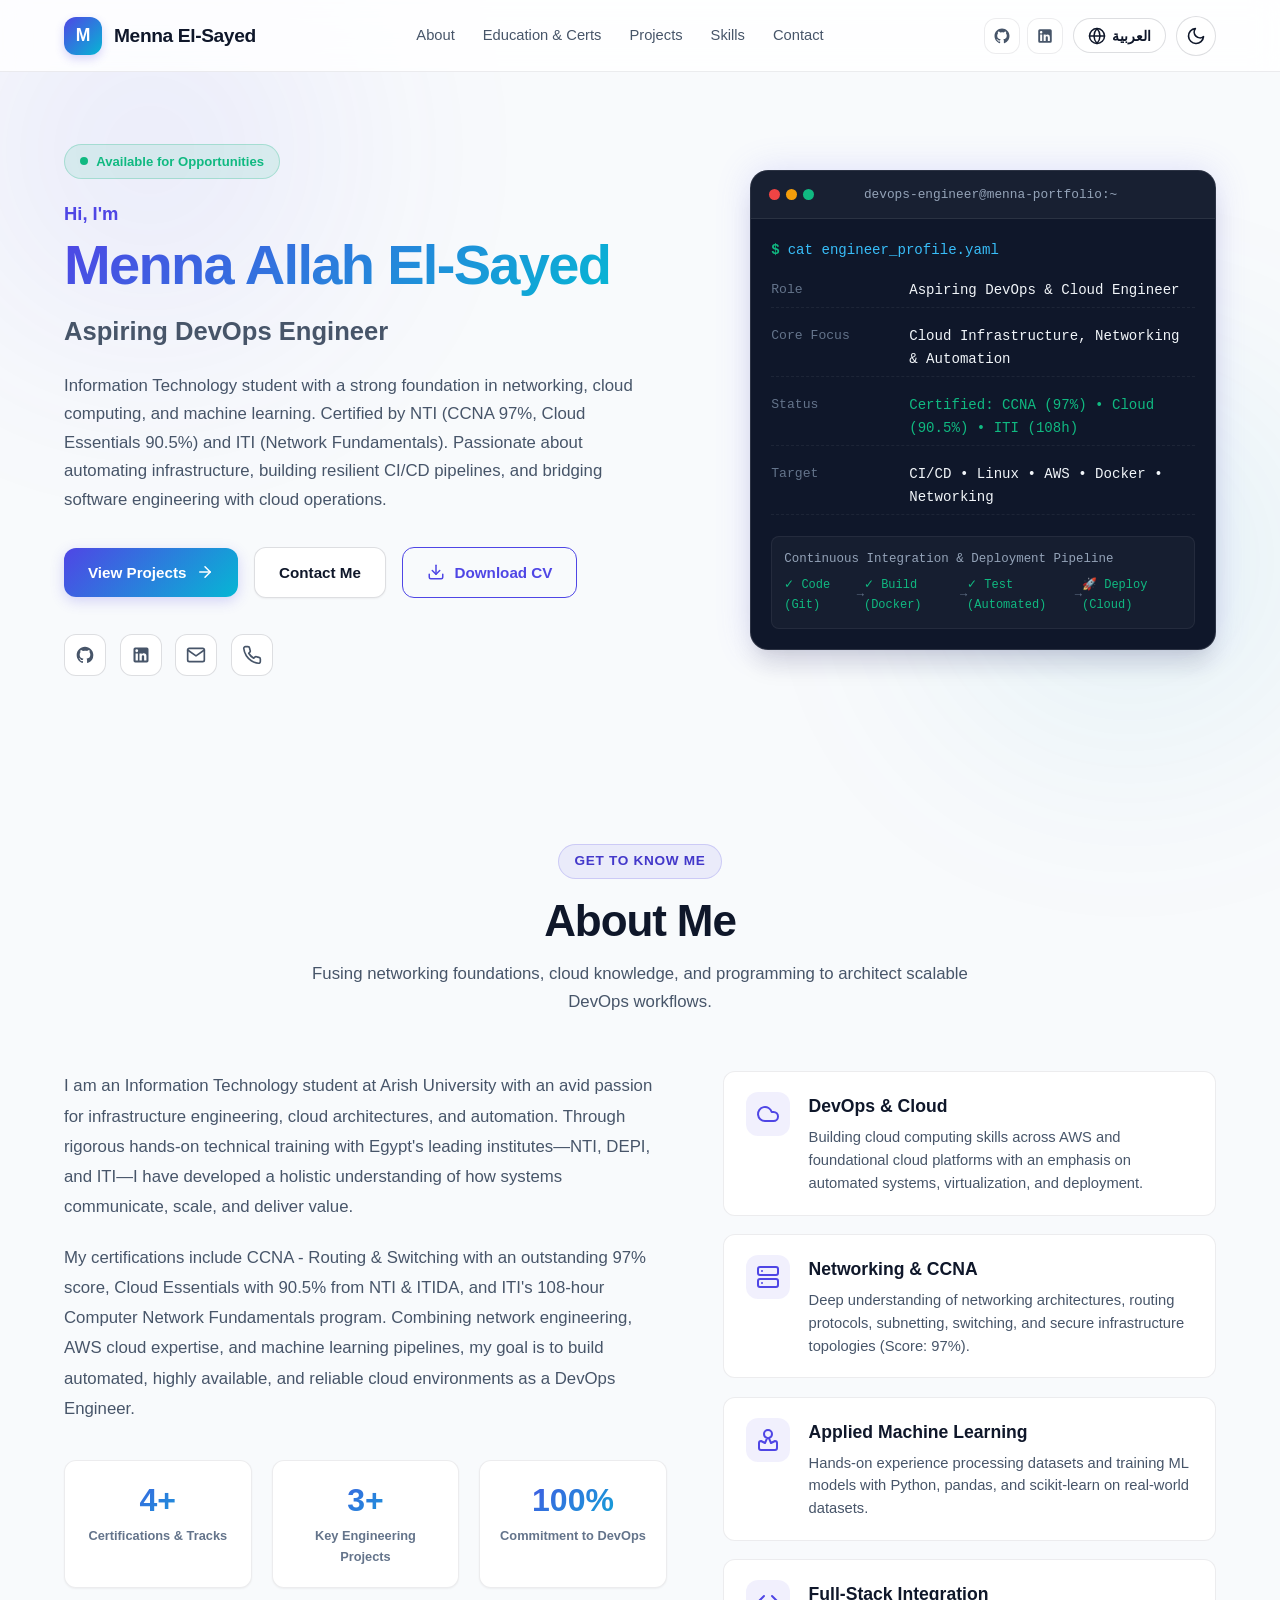
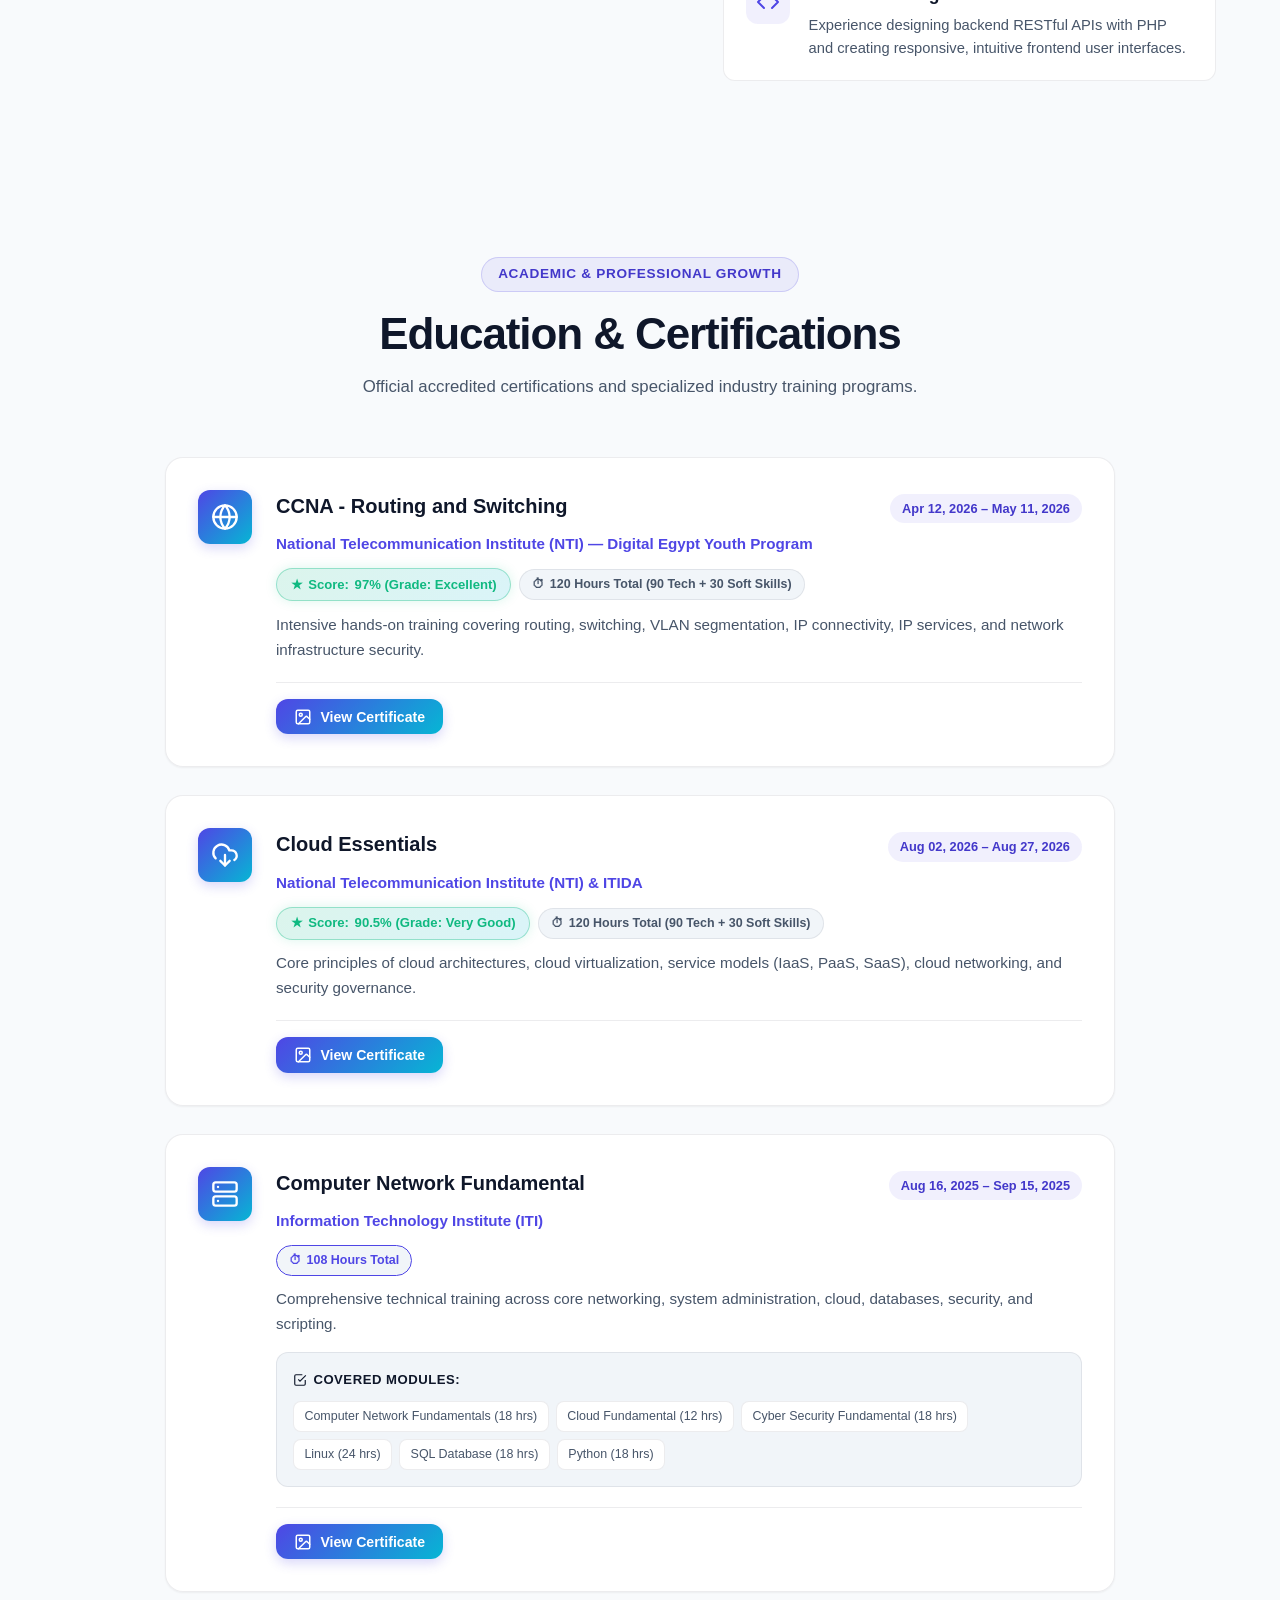
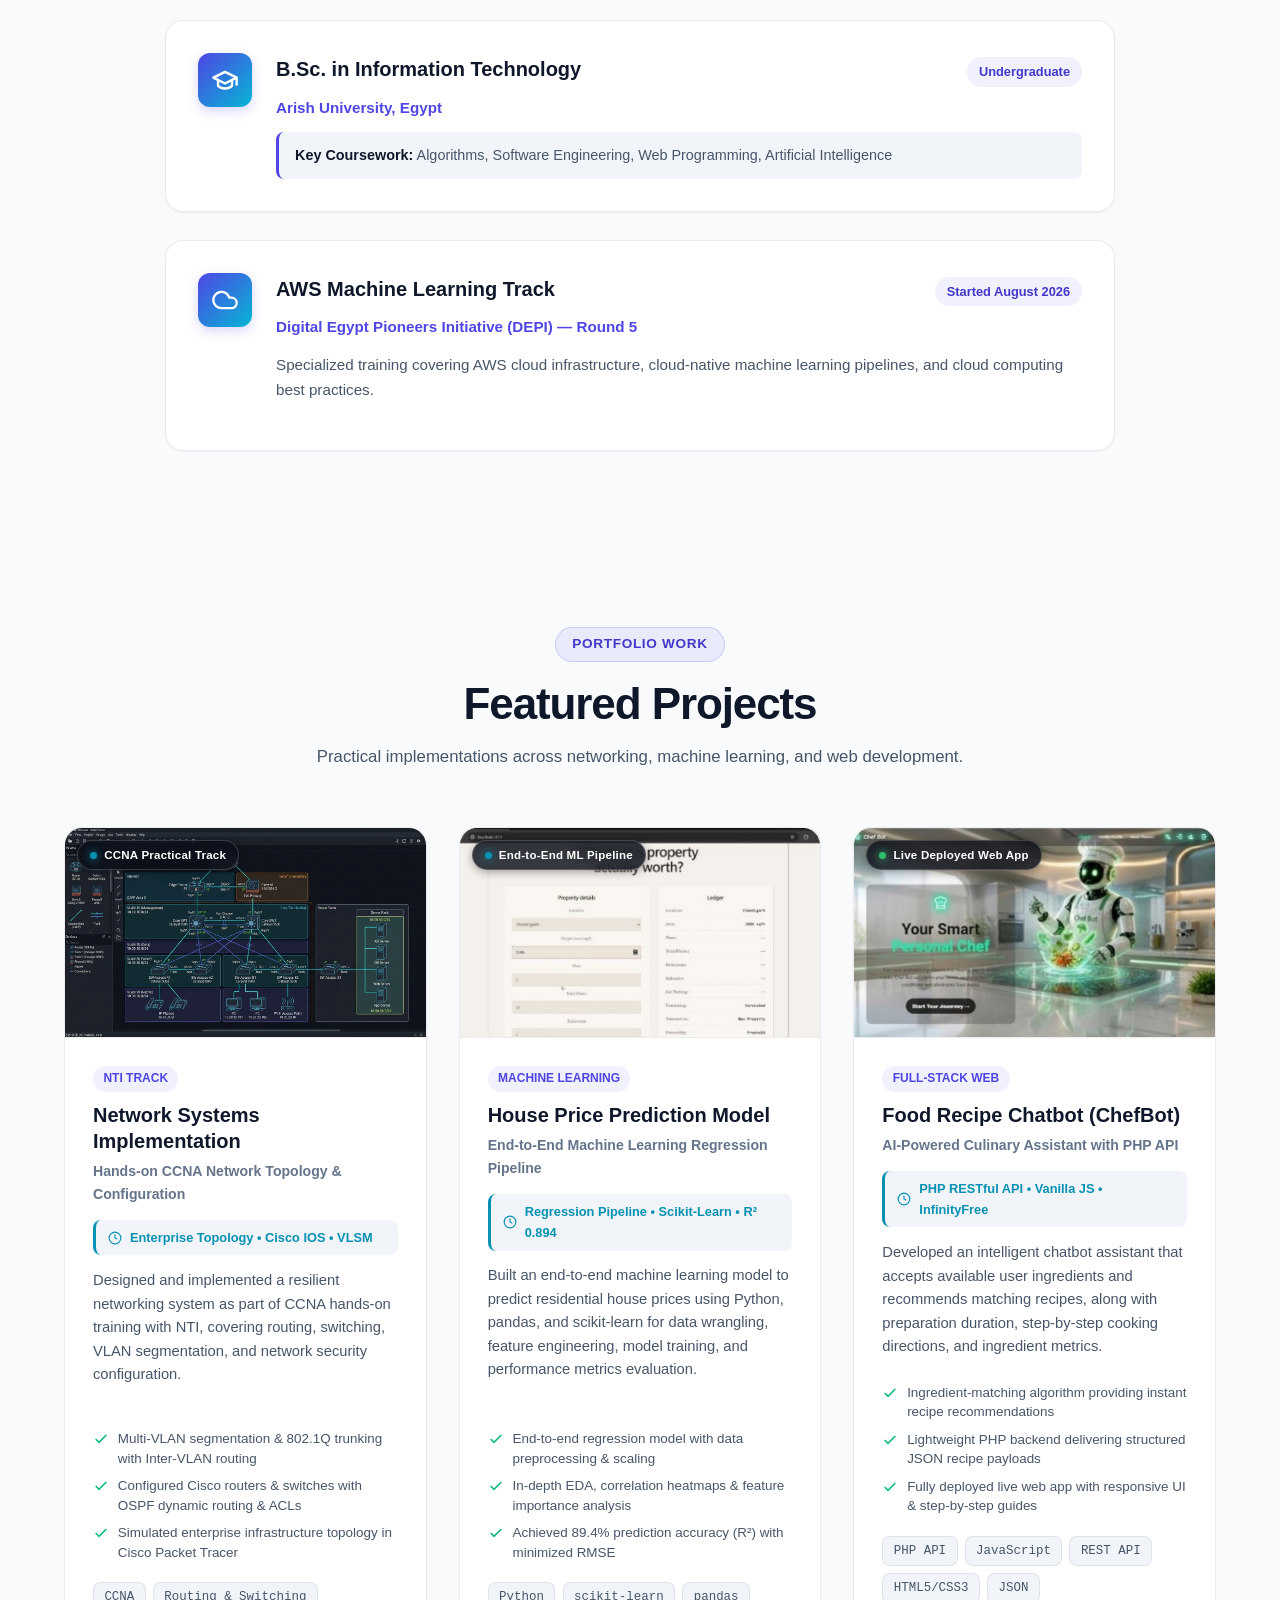
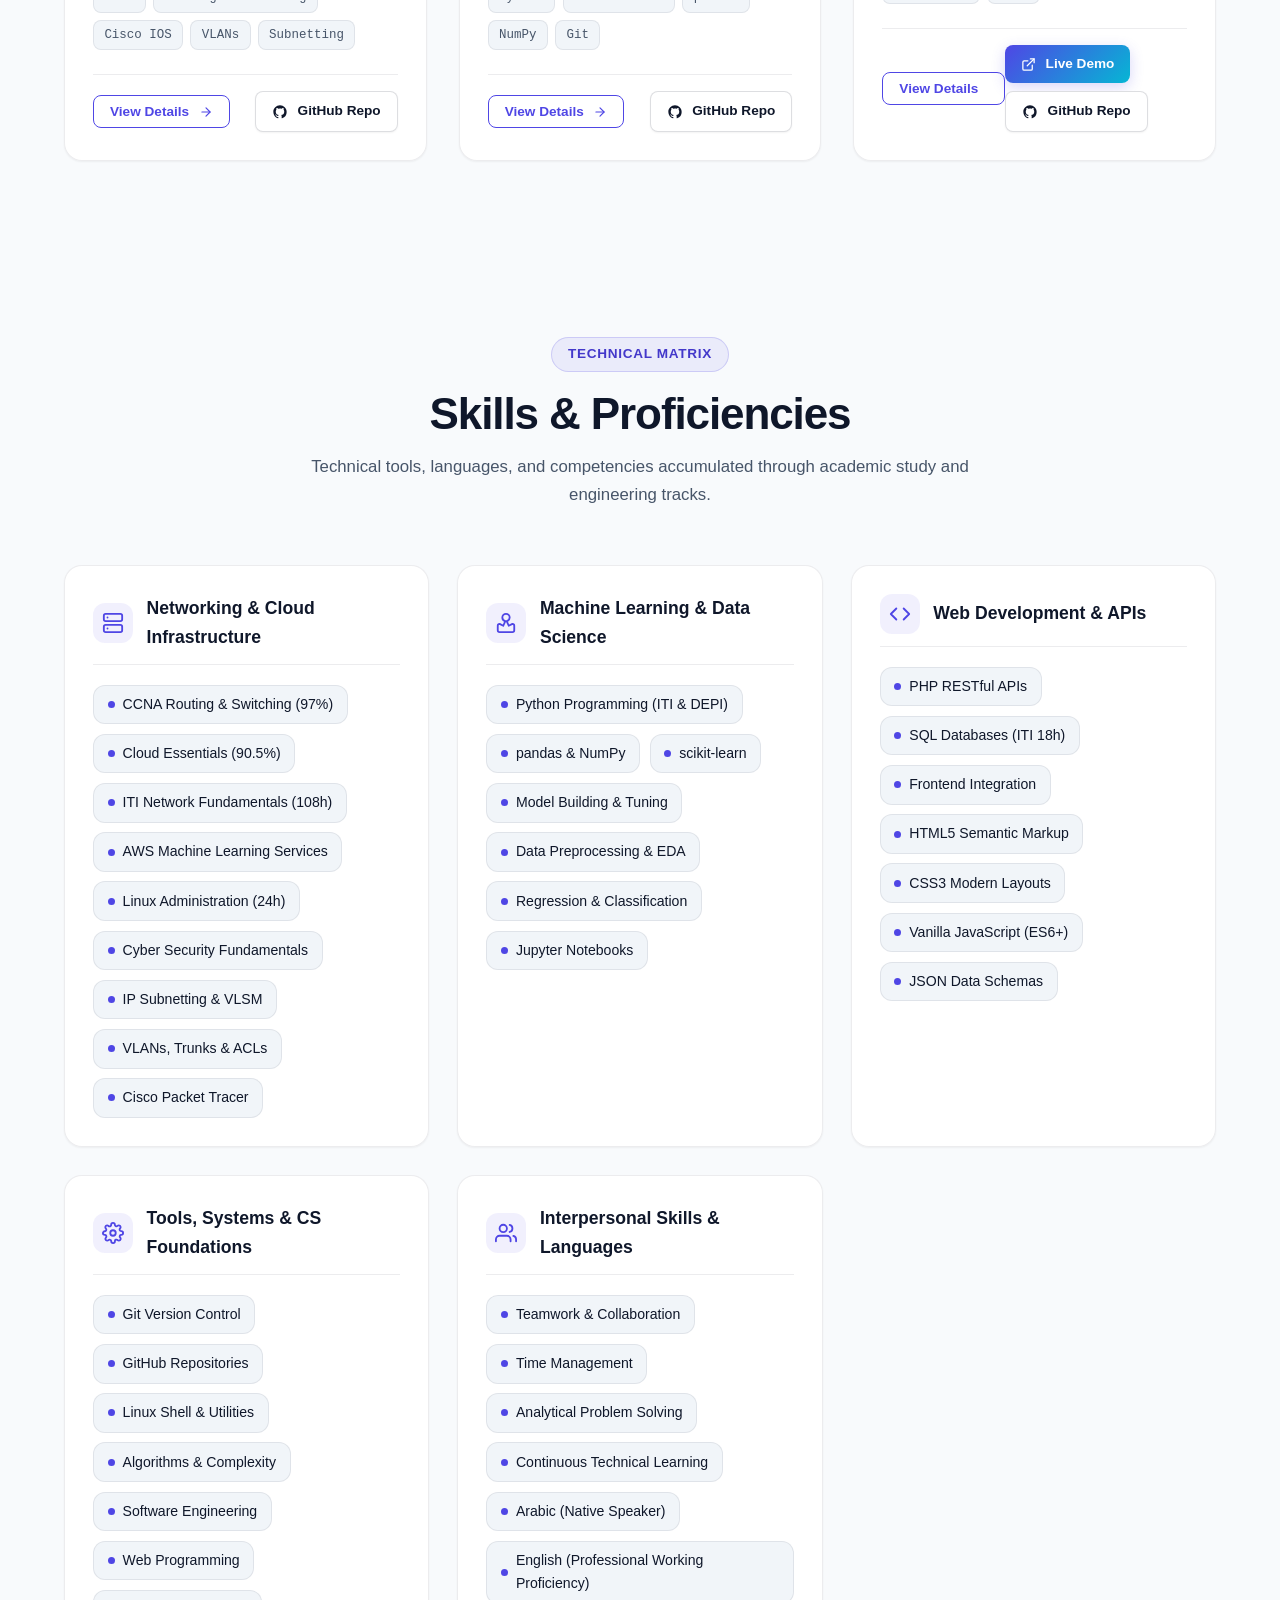
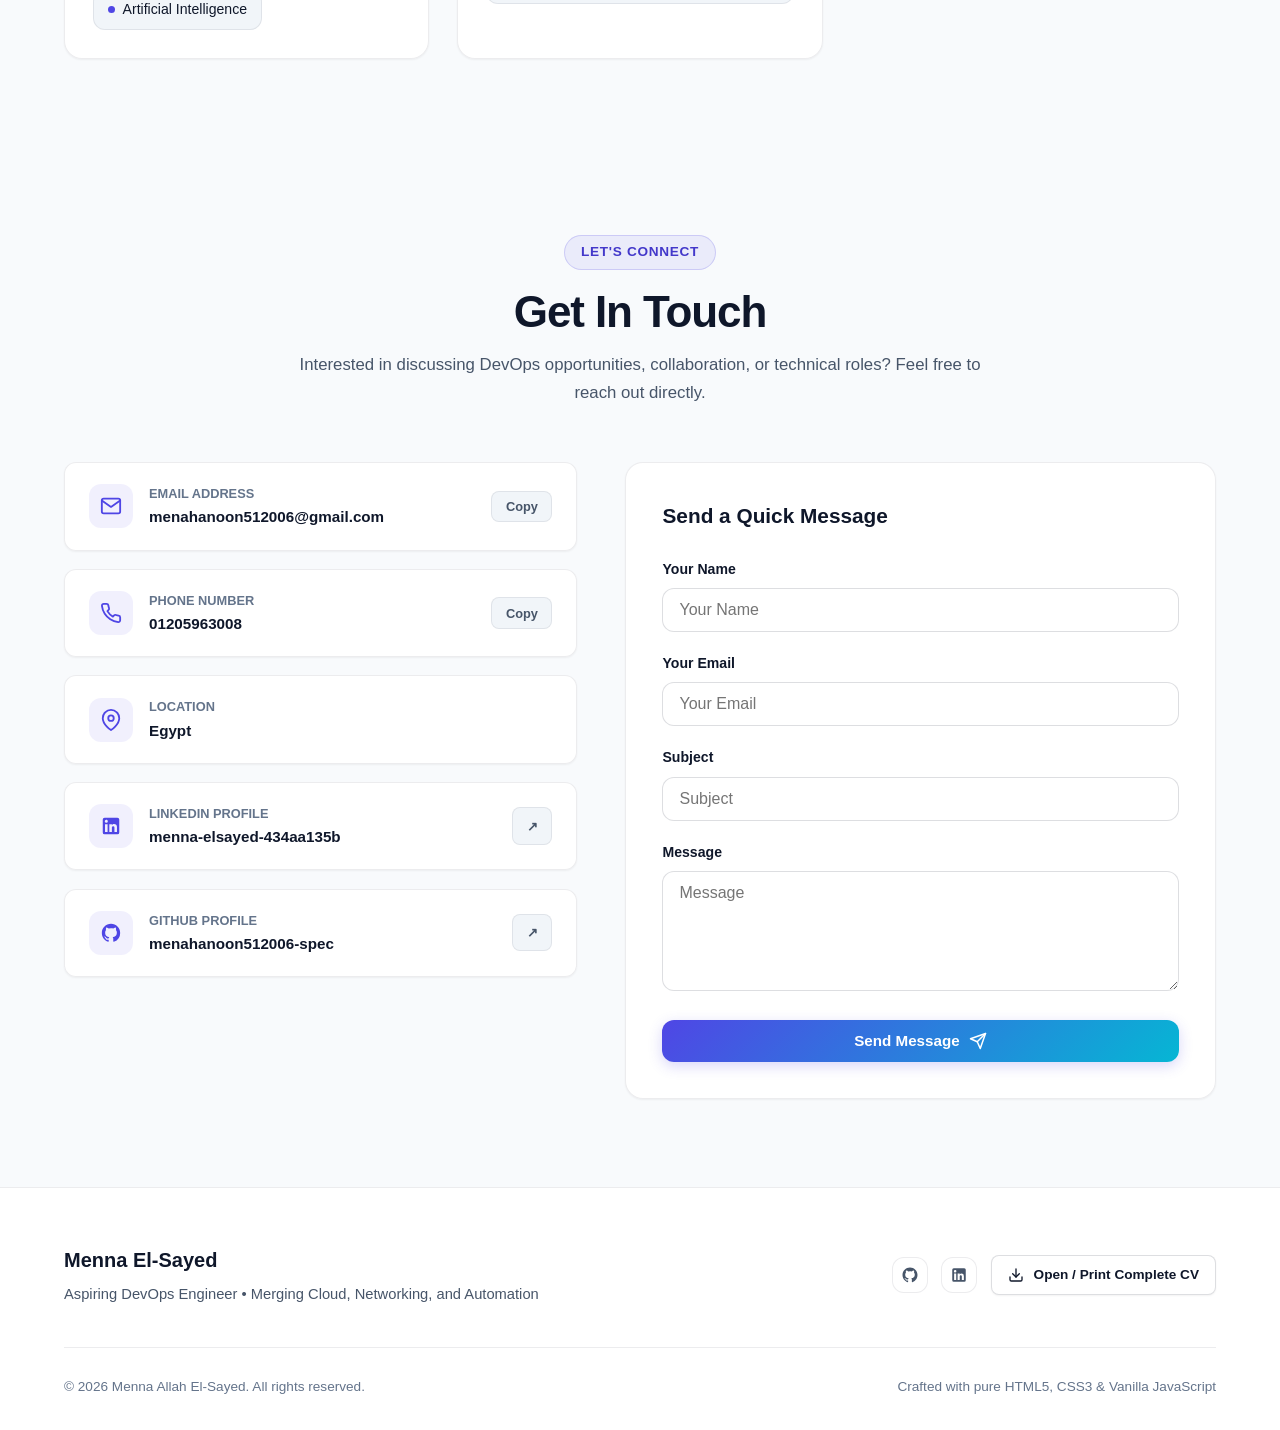
==== commit 1923a74f: "Add files via upload" ====
--- a/index.html
+++ b/index.html
@@ -565,14 +565,22 @@
           
           <!-- Project 1: CCNA Network Systems -->
           <article class="project-card">
-            <div class="project-visual">
-              <div class="project-icon-large">
-                <svg width="32" height="32" viewBox="0 0 24 24" fill="none" stroke="currentColor" stroke-width="2" stroke-linecap="round" stroke-linejoin="round">
-                  <rect x="2" y="2" width="20" height="8" rx="2" ry="2"></rect>
-                  <rect x="2" y="14" width="20" height="8" rx="2" ry="2"></rect>
-                  <line x1="6" y1="6" x2="6.01" y2="6"></line>
-                  <line x1="6" y1="18" x2="6.01" y2="18"></line>
-                </svg>
+            <div class="project-visual" onclick="openProjectModal('proj1')" title="Click to view details">
+              <img src="assets/projects/ccna-network.jpg" alt="Network Systems Implementation" class="project-img" loading="lazy">
+              <div class="project-visual-overlay">
+                <span class="project-zoom-badge">
+                  <svg width="16" height="16" viewBox="0 0 24 24" fill="none" stroke="currentColor" stroke-width="2" stroke-linecap="round" stroke-linejoin="round">
+                    <circle cx="11" cy="11" r="8"></circle>
+                    <line x1="21" y1="21" x2="16.65" y2="16.65"></line>
+                    <line x1="11" y1="8" x2="11" y2="14"></line>
+                    <line x1="8" y1="11" x2="14" y2="11"></line>
+                  </svg>
+                  <span data-i18n="projBtnPreview">Preview & Specs</span>
+                </span>
+              </div>
+              <div class="project-visual-badge">
+                <span class="status-indicator-dot"></span>
+                <span data-i18n="proj1Status">CCNA Practical Track</span>
               </div>
             </div>
 
@@ -583,9 +591,33 @@
               <h3 class="project-title" data-i18n="proj1Title">Network Systems Implementation</h3>
               <div class="project-subtitle" data-i18n="proj1Subtitle">Hands-on CCNA Network Topology & Configuration</div>
               
+              <div class="project-quick-specs">
+                <svg width="14" height="14" viewBox="0 0 24 24" fill="none" stroke="currentColor" stroke-width="2">
+                  <circle cx="12" cy="12" r="10"></circle>
+                  <polyline points="12 6 12 12 16 14"></polyline>
+                </svg>
+                <span data-i18n="proj1Specs">Enterprise Topology • Cisco IOS • VLSM</span>
+              </div>
+
               <p class="project-description" data-i18n="proj1Desc">
                 Designed and implemented a resilient networking system as part of CCNA hands-on training with NTI, covering routing, switching, VLAN segmentation, and network security configuration.
               </p>
+
+              <!-- Visible Highlights & Deliverables from outside -->
+              <ul class="project-highlights-preview">
+                <li>
+                  <svg class="highlight-icon" viewBox="0 0 24 24" fill="none" stroke="currentColor" stroke-width="2.5"><polyline points="20 6 9 17 4 12"></polyline></svg>
+                  <span data-i18n="proj1Feat1">Multi-VLAN segmentation & 802.1Q trunking with Inter-VLAN routing</span>
+                </li>
+                <li>
+                  <svg class="highlight-icon" viewBox="0 0 24 24" fill="none" stroke="currentColor" stroke-width="2.5"><polyline points="20 6 9 17 4 12"></polyline></svg>
+                  <span data-i18n="proj1Feat2">Configured Cisco routers & switches with OSPF dynamic routing & ACLs</span>
+                </li>
+                <li>
+                  <svg class="highlight-icon" viewBox="0 0 24 24" fill="none" stroke="currentColor" stroke-width="2.5"><polyline points="20 6 9 17 4 12"></polyline></svg>
+                  <span data-i18n="proj1Feat3">Simulated enterprise infrastructure topology in Cisco Packet Tracer</span>
+                </li>
+              </ul>
 
               <div class="project-tech-tags">
                 <span class="tech-tag">CCNA</span>
@@ -616,12 +648,22 @@
 
           <!-- Project 2: House Price Prediction (Verified Repo Link) -->
           <article class="project-card">
-            <div class="project-visual">
-              <div class="project-icon-large">
-                <svg width="32" height="32" viewBox="0 0 24 24" fill="none" stroke="currentColor" stroke-width="2" stroke-linecap="round" stroke-linejoin="round">
-                  <path d="M3 9l9-7 9 7v11a2 2 0 0 1-2 2H5a2 2 0 0 1-2-2z"></path>
-                  <polyline points="9 22 9 12 15 12 15 22"></polyline>
-                </svg>
+            <div class="project-visual" onclick="openProjectModal('proj2')" title="Click to view details">
+              <img src="assets/projects/house-prediction.jpg" alt="House Price Prediction Model" class="project-img" loading="lazy">
+              <div class="project-visual-overlay">
+                <span class="project-zoom-badge">
+                  <svg width="16" height="16" viewBox="0 0 24 24" fill="none" stroke="currentColor" stroke-width="2" stroke-linecap="round" stroke-linejoin="round">
+                    <circle cx="11" cy="11" r="8"></circle>
+                    <line x1="21" y1="21" x2="16.65" y2="16.65"></line>
+                    <line x1="11" y1="8" x2="11" y2="14"></line>
+                    <line x1="8" y1="11" x2="14" y2="11"></line>
+                  </svg>
+                  <span data-i18n="projBtnPreview">Preview & Specs</span>
+                </span>
+              </div>
+              <div class="project-visual-badge">
+                <span class="status-indicator-dot"></span>
+                <span data-i18n="proj2Status">End-to-End ML Pipeline</span>
               </div>
             </div>
 
@@ -632,9 +674,33 @@
               <h3 class="project-title" data-i18n="proj2Title">House Price Prediction Model</h3>
               <div class="project-subtitle" data-i18n="proj2Subtitle">End-to-End Machine Learning Regression Pipeline</div>
               
+              <div class="project-quick-specs">
+                <svg width="14" height="14" viewBox="0 0 24 24" fill="none" stroke="currentColor" stroke-width="2">
+                  <circle cx="12" cy="12" r="10"></circle>
+                  <polyline points="12 6 12 12 16 14"></polyline>
+                </svg>
+                <span data-i18n="proj2Specs">Regression Pipeline • Scikit-Learn • R² 0.894</span>
+              </div>
+
               <p class="project-description" data-i18n="proj2Desc">
                 Built an end-to-end machine learning model to predict residential house prices using Python, pandas, and scikit-learn for data wrangling, feature engineering, model training, and performance metrics evaluation.
               </p>
+
+              <!-- Visible Highlights & Deliverables from outside -->
+              <ul class="project-highlights-preview">
+                <li>
+                  <svg class="highlight-icon" viewBox="0 0 24 24" fill="none" stroke="currentColor" stroke-width="2.5"><polyline points="20 6 9 17 4 12"></polyline></svg>
+                  <span data-i18n="proj2Feat1">End-to-end regression model with data preprocessing & scaling</span>
+                </li>
+                <li>
+                  <svg class="highlight-icon" viewBox="0 0 24 24" fill="none" stroke="currentColor" stroke-width="2.5"><polyline points="20 6 9 17 4 12"></polyline></svg>
+                  <span data-i18n="proj2Feat2">In-depth EDA, correlation heatmaps & feature importance analysis</span>
+                </li>
+                <li>
+                  <svg class="highlight-icon" viewBox="0 0 24 24" fill="none" stroke="currentColor" stroke-width="2.5"><polyline points="20 6 9 17 4 12"></polyline></svg>
+                  <span data-i18n="proj2Feat3">Achieved 89.4% prediction accuracy (R²) with minimized RMSE</span>
+                </li>
+              </ul>
 
               <div class="project-tech-tags">
                 <span class="tech-tag">Python</span>
@@ -663,13 +729,24 @@
             </div>
           </article>
 
-          <!-- Project 3: Recipe Chatbot -->
+          <!-- Project 3: Recipe Chatbot (ChefBot) -->
           <article class="project-card">
-            <div class="project-visual">
-              <div class="project-icon-large">
-                <svg width="32" height="32" viewBox="0 0 24 24" fill="none" stroke="currentColor" stroke-width="2" stroke-linecap="round" stroke-linejoin="round">
-                  <path d="M21 15a2 2 0 0 1-2 2H7l-4 4V5a2 2 0 0 1 2-2h14a2 2 0 0 1 2 2z"></path>
-                </svg>
+            <div class="project-visual" onclick="openProjectModal('proj3')" title="Click to view details">
+              <img src="assets/projects/recipe-chatbot.jpg" alt="ChefBot - Food Recipe Chatbot" class="project-img" loading="lazy">
+              <div class="project-visual-overlay">
+                <span class="project-zoom-badge">
+                  <svg width="16" height="16" viewBox="0 0 24 24" fill="none" stroke="currentColor" stroke-width="2" stroke-linecap="round" stroke-linejoin="round">
+                    <circle cx="11" cy="11" r="8"></circle>
+                    <line x1="21" y1="21" x2="16.65" y2="16.65"></line>
+                    <line x1="11" y1="8" x2="11" y2="14"></line>
+                    <line x1="8" y1="11" x2="14" y2="11"></line>
+                  </svg>
+                  <span data-i18n="projBtnPreview">Preview & Specs</span>
+                </span>
+              </div>
+              <div class="project-visual-badge">
+                <span class="status-indicator-dot" style="background-color: #2ebd6b; box-shadow: 0 0 8px #2ebd6b;"></span>
+                <span data-i18n="proj3Status">Live Deployed Web App</span>
               </div>
             </div>
 
@@ -677,12 +754,36 @@
               <div class="project-header">
                 <span class="project-category-badge" data-i18n="projBadgeWeb">Full-Stack Web</span>
               </div>
-              <h3 class="project-title" data-i18n="proj3Title">Food Recipe Chatbot</h3>
+              <h3 class="project-title" data-i18n="proj3Title">Food Recipe Chatbot (ChefBot)</h3>
               <div class="project-subtitle" data-i18n="proj3Subtitle">AI-Powered Culinary Assistant with PHP API</div>
               
+              <div class="project-quick-specs">
+                <svg width="14" height="14" viewBox="0 0 24 24" fill="none" stroke="currentColor" stroke-width="2">
+                  <circle cx="12" cy="12" r="10"></circle>
+                  <polyline points="12 6 12 12 16 14"></polyline>
+                </svg>
+                <span data-i18n="proj3Specs">PHP RESTful API • Vanilla JS • InfinityFree</span>
+              </div>
+
               <p class="project-description" data-i18n="proj3Desc">
                 Developed an intelligent chatbot assistant that accepts available user ingredients and recommends matching recipes, along with preparation duration, step-by-step cooking directions, and ingredient metrics.
               </p>
+
+              <!-- Visible Highlights & Deliverables from outside -->
+              <ul class="project-highlights-preview">
+                <li>
+                  <svg class="highlight-icon" viewBox="0 0 24 24" fill="none" stroke="currentColor" stroke-width="2.5"><polyline points="20 6 9 17 4 12"></polyline></svg>
+                  <span data-i18n="proj3Feat1">Ingredient-matching algorithm providing instant recipe recommendations</span>
+                </li>
+                <li>
+                  <svg class="highlight-icon" viewBox="0 0 24 24" fill="none" stroke="currentColor" stroke-width="2.5"><polyline points="20 6 9 17 4 12"></polyline></svg>
+                  <span data-i18n="proj3Feat2">Lightweight PHP backend delivering structured JSON recipe payloads</span>
+                </li>
+                <li>
+                  <svg class="highlight-icon" viewBox="0 0 24 24" fill="none" stroke="currentColor" stroke-width="2.5"><polyline points="20 6 9 17 4 12"></polyline></svg>
+                  <span data-i18n="proj3Feat3">Fully deployed live web app with responsive UI & step-by-step guides</span>
+                </li>
+              </ul>
 
               <div class="project-tech-tags">
                 <span class="tech-tag">PHP API</span>
@@ -701,12 +802,23 @@
                   </svg>
                 </button>
 
-                <a href="https://github.com/menahanoon512006-spec" target="_blank" rel="noopener" class="btn btn-secondary btn-sm">
-                  <svg width="16" height="16" viewBox="0 0 24 24" fill="currentColor">
-                    <path fill-rule="evenodd" clip-rule="evenodd" d="M12 2C6.477 2 2 6.484 2 12.017c0 4.425 2.865 8.18 6.839 9.504.5.092.682-.217.682-.483 0-.237-.008-.868-.013-1.703-2.782.605-3.369-1.343-3.369-1.343-.454-1.158-1.11-1.466-1.11-1.466-.908-.62.069-.608.069-.608 1.003.07 1.53 1.032 1.53 1.032.892 1.53 2.341 1.088 2.91.832.092-.647.35-1.088.636-1.338-2.22-.253-4.555-1.113-4.555-4.951 0-1.093.39-1.988 1.029-2.688-.103-.253-.446-1.272.098-2.65 0 0 .84-.27 2.75 1.026A9.564 9.564 0 0112 6.844c.85.004 1.705.115 2.504.337 1.909-1.296 2.747-1.027 2.747-1.027.546 1.379.202 2.398.1 2.651.64.7 1.028 1.595 1.028 2.688 0 3.848-2.339 4.695-4.566 4.943.359.309.678.92.678 1.855 0 1.338-.012 2.419-.012 2.747 0 .268.18.58.688.482A10.019 10.019 0 0022 12.017C22 6.484 17.522 2 12 2z"></path>
-                  </svg>
-                  <span data-i18n="projBtnGithub">GitHub Repo</span>
-                </a>
+                <div class="project-footer-links">
+                  <a href="https://chefbot.infinityfree.me" target="_blank" rel="noopener" class="btn btn-primary btn-sm" title="Live ChefBot Web Application">
+                    <svg width="15" height="15" viewBox="0 0 24 24" fill="none" stroke="currentColor" stroke-width="2" stroke-linecap="round" stroke-linejoin="round">
+                      <path d="M18 13v6a2 2 0 0 1-2 2H5a2 2 0 0 1-2-2V8a2 2 0 0 1 2-2h6"></path>
+                      <polyline points="15 3 21 3 21 9"></polyline>
+                      <line x1="10" y1="14" x2="21" y2="3"></line>
+                    </svg>
+                    <span data-i18n="projBtnLiveDemo">Live Demo</span>
+                  </a>
+
+                  <a href="https://github.com/menahanoon512006-spec" target="_blank" rel="noopener" class="btn btn-secondary btn-sm">
+                    <svg width="16" height="16" viewBox="0 0 24 24" fill="currentColor">
+                      <path fill-rule="evenodd" clip-rule="evenodd" d="M12 2C6.477 2 2 6.484 2 12.017c0 4.425 2.865 8.18 6.839 9.504.5.092.682-.217.682-.483 0-.237-.008-.868-.013-1.703-2.782.605-3.369-1.343-3.369-1.343-.454-1.158-1.11-1.466-1.11-1.466-.908-.62.069-.608.069-.608 1.003.07 1.53 1.032 1.53 1.032.892 1.53 2.341 1.088 2.91.832.092-.647.35-1.088.636-1.338-2.22-.253-4.555-1.113-4.555-4.951 0-1.093.39-1.988 1.029-2.688-.103-.253-.446-1.272.098-2.65 0 0 .84-.27 2.75 1.026A9.564 9.564 0 0112 6.844c.85.004 1.705.115 2.504.337 1.909-1.296 2.747-1.027 2.747-1.027.546 1.379.202 2.398.1 2.651.64.7 1.028 1.595 1.028 2.688 0 3.848-2.339 4.695-4.566 4.943.359.309.678.92.678 1.855 0 1.338-.012 2.419-.012 2.747 0 .268.18.58.688.482A10.019 10.019 0 0022 12.017C22 6.484 17.522 2 12 2z"></path>
+                    </svg>
+                    <span data-i18n="projBtnGithub">GitHub Repo</span>
+                  </a>
+                </div>
               </div>
             </div>
           </article>
@@ -1050,6 +1162,11 @@
         </svg>
       </button>
 
+      <div class="modal-project-img-frame">
+        <img src="" alt="Project Preview" id="modal-project-img" class="modal-project-img">
+      </div>
+      <div class="modal-project-gallery" id="modal-project-gallery" style="display: none;"></div>
+
       <div class="modal-category" id="modal-project-category">Project Category</div>
       <h3 class="modal-title" id="modal-project-title">Project Title</h3>
       <div class="modal-subtitle" id="modal-project-subtitle">Project Subtitle</div>
@@ -1063,7 +1180,16 @@
       <div class="modal-tech-list" id="modal-project-tech"></div>
 
       <div class="modal-actions">
-        <a href="https://github.com/menahanoon512006-spec" target="_blank" rel="noopener" class="btn btn-primary btn-sm" id="modal-project-repo">
+        <a href="" target="_blank" rel="noopener" class="btn btn-primary btn-sm" id="modal-project-live" style="display: none;">
+          <svg width="15" height="15" viewBox="0 0 24 24" fill="none" stroke="currentColor" stroke-width="2" stroke-linecap="round" stroke-linejoin="round">
+            <path d="M18 13v6a2 2 0 0 1-2 2H5a2 2 0 0 1-2-2V8a2 2 0 0 1 2-2h6"></path>
+            <polyline points="15 3 21 3 21 9"></polyline>
+            <line x1="10" y1="14" x2="21" y2="3"></line>
+          </svg>
+          <span data-i18n="projBtnLiveDemo">Live Demo</span>
+        </a>
+
+        <a href="https://github.com/menahanoon512006-spec" target="_blank" rel="noopener" class="btn btn-outline btn-sm" id="modal-project-repo">
           <svg width="16" height="16" viewBox="0 0 24 24" fill="currentColor">
             <path fill-rule="evenodd" clip-rule="evenodd" d="M12 2C6.477 2 2 6.484 2 12.017c0 4.425 2.865 8.18 6.839 9.504.5.092.682-.217.682-.483 0-.237-.008-.868-.013-1.703-2.782.605-3.369-1.343-3.369-1.343-.454-1.158-1.11-1.466-1.11-1.466-.908-.62.069-.608.069-.608 1.003.07 1.53 1.032 1.53 1.032.892 1.53 2.341 1.088 2.91.832.092-.647.35-1.088.636-1.338-2.22-.253-4.555-1.113-4.555-4.951 0-1.093.39-1.988 1.029-2.688-.103-.253-.446-1.272.098-2.65 0 0 .84-.27 2.75 1.026A9.564 9.564 0 0112 6.844c.85.004 1.705.115 2.504.337 1.909-1.296 2.747-1.027 2.747-1.027.546 1.379.202 2.398.1 2.651.64.7 1.028 1.595 1.028 2.688 0 3.848-2.339 4.695-4.566 4.943.359.309.678.92.678 1.855 0 1.338-.012 2.419-.012 2.747 0 .268.18.58.688.482A10.019 10.019 0 0022 12.017C22 6.484 17.522 2 12 2z"></path>
           </svg>
--- a/css/style.css
+++ b/css/style.css
@@ -0,0 +1,2020 @@
+/* ==========================================================================
+   STYLE.CSS - Professional Portfolio Design System
+   Candidate: Menna Allah El-Sayed (Aspiring DevOps Engineer)
+   ========================================================================== */
+
+/* --------------------------------------------------------------------------
+   1. Design Tokens & Theme Variables
+   -------------------------------------------------------------------------- */
+:root {
+  /* Light Theme Defaults */
+  --bg-body: #f8fafc;
+  --bg-surface: #ffffff;
+  --bg-surface-elevated: #ffffff;
+  --bg-card: rgba(255, 255, 255, 0.9);
+  --bg-card-hover: #ffffff;
+  --bg-subtle: #f1f5f9;
+  --bg-glass: rgba(255, 255, 255, 0.82);
+  --bg-terminal: #0f172a;
+
+  --text-primary: #0f172a;
+  --text-secondary: #475569;
+  --text-muted: #64748b;
+  --text-inverse: #f8fafc;
+
+  --border-subtle: rgba(15, 23, 42, 0.08);
+  --border-strong: rgba(15, 23, 42, 0.14);
+  --border-hover: rgba(99, 102, 241, 0.4);
+
+  --accent-primary: #4f46e5;
+  --accent-secondary: #0891b2;
+  --accent-gradient: linear-gradient(135deg, #4f46e5 0%, #06b6d4 100%);
+  --accent-glow: rgba(79, 70, 229, 0.22);
+
+  --badge-bg: rgba(79, 70, 229, 0.08);
+  --badge-text: #4338ca;
+  --badge-border: rgba(79, 70, 229, 0.2);
+
+  --success-color: #10b981;
+  --warning-color: #f59e0b;
+
+  --shadow-sm: 0 1px 2px 0 rgba(0, 0, 0, 0.05);
+  --shadow-md: 0 4px 6px -1px rgba(0, 0, 0, 0.07), 0 2px 4px -2px rgba(0, 0, 0, 0.05);
+  --shadow-lg: 0 10px 15px -3px rgba(0, 0, 0, 0.08), 0 4px 6px -4px rgba(0, 0, 0, 0.04);
+  --shadow-xl: 0 20px 25px -5px rgba(0, 0, 0, 0.1), 0 8px 10px -6px rgba(0, 0, 0, 0.04);
+  --shadow-glow: 0 0 25px rgba(79, 70, 229, 0.25);
+
+  --radius-sm: 8px;
+  --radius-md: 12px;
+  --radius-lg: 18px;
+  --radius-full: 9999px;
+
+  --font-sans: 'Inter', 'Poppins', -apple-system, BlinkMacSystemFont, "Segoe UI", Roboto, sans-serif;
+  --font-mono: "Fira Code", "JetBrains Mono", Consolas, Menlo, monospace;
+  --font-arabic: 'Cairo', 'Tajawal', -apple-system, sans-serif;
+
+  --nav-height: 72px;
+  --container-max: 1200px;
+  --transition-fast: 0.15s ease;
+  --transition-normal: 0.25s ease;
+  --transition-slow: 0.4s cubic-bezier(0.16, 1, 0.3, 1);
+}
+
+/* Dark Theme Overrides */
+[data-theme="dark"] {
+  --bg-body: #0b0f19;
+  --bg-surface: #111827;
+  --bg-surface-elevated: #162032;
+  --bg-card: rgba(17, 24, 39, 0.75);
+  --bg-card-hover: rgba(26, 36, 56, 0.9);
+  --bg-subtle: #1e293b;
+  --bg-glass: rgba(11, 15, 25, 0.85);
+  --bg-terminal: #030712;
+
+  --text-primary: #f8fafc;
+  --text-secondary: #94a3b8;
+  --text-muted: #64748b;
+  --text-inverse: #0f172a;
+
+  --border-subtle: rgba(255, 255, 255, 0.08);
+  --border-strong: rgba(255, 255, 255, 0.16);
+  --border-hover: rgba(99, 102, 241, 0.5);
+
+  --accent-primary: #6366f1;
+  --accent-secondary: #06b6d4;
+  --accent-gradient: linear-gradient(135deg, #6366f1 0%, #06b6d4 100%);
+  --accent-glow: rgba(99, 102, 241, 0.3);
+
+  --badge-bg: rgba(99, 102, 241, 0.15);
+  --badge-text: #a5b4fc;
+  --badge-border: rgba(99, 102, 241, 0.3);
+
+  --shadow-sm: 0 1px 2px 0 rgba(0, 0, 0, 0.5);
+  --shadow-md: 0 4px 6px -1px rgba(0, 0, 0, 0.5), 0 2px 4px -2px rgba(0, 0, 0, 0.3);
+  --shadow-lg: 0 10px 15px -3px rgba(0, 0, 0, 0.6), 0 4px 6px -4px rgba(0, 0, 0, 0.4);
+  --shadow-xl: 0 20px 25px -5px rgba(0, 0, 0, 0.7), 0 8px 10px -6px rgba(0, 0, 0, 0.5);
+  --shadow-glow: 0 0 35px rgba(99, 102, 241, 0.35);
+}
+
+/* --------------------------------------------------------------------------
+   2. Base & Reset
+   -------------------------------------------------------------------------- */
+*, *::before, *::after {
+  box-sizing: border-box;
+  margin: 0;
+  padding: 0;
+}
+
+html {
+  scroll-behavior: smooth;
+  font-size: 16px;
+  -webkit-text-size-adjust: 100%;
+}
+
+body {
+  background-color: var(--bg-body);
+  color: var(--text-primary);
+  font-family: var(--font-sans);
+  line-height: 1.65;
+  min-height: 100vh;
+  overflow-x: hidden;
+  position: relative;
+  transition: background-color var(--transition-normal), color var(--transition-normal);
+}
+
+body::before,
+body::after {
+  content: "";
+  position: fixed;
+  width: 500px;
+  height: 500px;
+  border-radius: 50%;
+  pointer-events: none;
+  z-index: -1;
+  filter: blur(120px);
+  opacity: 0.15;
+  transition: opacity var(--transition-normal);
+}
+
+body::before {
+  top: -100px;
+  inset-inline-start: -100px;
+  background: radial-gradient(circle, var(--accent-primary), transparent 70%);
+}
+
+body::after {
+  bottom: 10%;
+  inset-inline-end: -100px;
+  background: radial-gradient(circle, var(--accent-secondary), transparent 70%);
+}
+
+[data-theme="dark"] body::before,
+[data-theme="dark"] body::after {
+  opacity: 0.22;
+}
+
+img, svg {
+  display: block;
+  max-width: 100%;
+}
+
+a {
+  color: inherit;
+  text-decoration: none;
+  transition: color var(--transition-fast);
+}
+
+button {
+  font-family: inherit;
+  font-size: inherit;
+  border: none;
+  background: none;
+  cursor: pointer;
+  color: inherit;
+}
+
+input, textarea {
+  font-family: inherit;
+  font-size: inherit;
+}
+
+ul, ol {
+  list-style: none;
+}
+
+:focus-visible {
+  outline: 2px solid var(--accent-primary);
+  outline-offset: 3px;
+}
+
+.skip-link {
+  position: absolute;
+  top: -100px;
+  left: 20px;
+  background: var(--accent-primary);
+  color: #ffffff;
+  padding: 10px 18px;
+  border-radius: var(--radius-sm);
+  z-index: 9999;
+  font-weight: 600;
+  transition: top var(--transition-fast);
+}
+
+.skip-link:focus {
+  top: 16px;
+}
+
+/* --------------------------------------------------------------------------
+   3. Layout & Utilities
+   -------------------------------------------------------------------------- */
+.container {
+  width: 100%;
+  max-width: var(--container-max);
+  margin-inline: auto;
+  padding-inline: 1.5rem;
+}
+
+.section {
+  padding-block: 5.5rem;
+  position: relative;
+}
+
+.section-header {
+  text-align: center;
+  max-width: 720px;
+  margin-inline: auto;
+  margin-block-end: 3.5rem;
+}
+
+.section-tag {
+  display: inline-flex;
+  align-items: center;
+  gap: 0.5rem;
+  padding: 0.35rem 1rem;
+  background: var(--badge-bg);
+  color: var(--badge-text);
+  border: 1px solid var(--badge-border);
+  border-radius: var(--radius-full);
+  font-size: 0.85rem;
+  font-weight: 600;
+  text-transform: uppercase;
+  letter-spacing: 0.05em;
+  margin-block-end: 1rem;
+}
+
+.section-title {
+  font-size: clamp(2rem, 4vw, 2.75rem);
+  font-weight: 800;
+  letter-spacing: -0.025em;
+  color: var(--text-primary);
+  margin-block-end: 0.75rem;
+  line-height: 1.2;
+}
+
+.section-subtitle {
+  font-size: 1.05rem;
+  color: var(--text-secondary);
+}
+
+.gradient-text {
+  background: var(--accent-gradient);
+  -webkit-background-clip: text;
+  -webkit-text-fill-color: transparent;
+}
+
+/* --------------------------------------------------------------------------
+   4. Buttons & Badges
+   -------------------------------------------------------------------------- */
+.btn {
+  display: inline-flex;
+  align-items: center;
+  justify-content: center;
+  gap: 0.6rem;
+  padding: 0.75rem 1.5rem;
+  border-radius: var(--radius-md);
+  font-weight: 600;
+  font-size: 0.95rem;
+  transition: all var(--transition-fast);
+  cursor: pointer;
+  white-space: nowrap;
+}
+
+.btn-primary {
+  background: var(--accent-gradient);
+  color: #ffffff !important;
+  box-shadow: 0 4px 14px var(--accent-glow);
+}
+
+.btn-primary:hover {
+  transform: translateY(-2px);
+  box-shadow: 0 6px 20px var(--accent-glow);
+  filter: brightness(1.08);
+}
+
+.btn-secondary {
+  background: var(--bg-surface);
+  color: var(--text-primary);
+  border: 1px solid var(--border-strong);
+  box-shadow: var(--shadow-sm);
+}
+
+.btn-secondary:hover {
+  background: var(--bg-subtle);
+  border-color: var(--border-hover);
+  transform: translateY(-2px);
+}
+
+.btn-outline {
+  background: transparent;
+  color: var(--accent-primary);
+  border: 1.5px solid var(--accent-primary);
+}
+
+.btn-outline:hover {
+  background: var(--badge-bg);
+  transform: translateY(-2px);
+}
+
+.btn-sm {
+  padding: 0.5rem 1rem;
+  font-size: 0.85rem;
+  border-radius: var(--radius-sm);
+}
+
+.tech-tag {
+  display: inline-flex;
+  align-items: center;
+  gap: 0.35rem;
+  padding: 0.25rem 0.65rem;
+  background: var(--bg-subtle);
+  color: var(--text-secondary);
+  border: 1px solid var(--border-subtle);
+  border-radius: var(--radius-sm);
+  font-size: 0.78rem;
+  font-weight: 500;
+  font-family: var(--font-mono);
+  transition: all var(--transition-fast);
+}
+
+.tech-tag:hover {
+  border-color: var(--accent-primary);
+  color: var(--accent-primary);
+}
+
+/* --------------------------------------------------------------------------
+   5. Header & Navigation
+   -------------------------------------------------------------------------- */
+.site-header {
+  position: sticky;
+  top: 0;
+  left: 0;
+  width: 100%;
+  height: var(--nav-height);
+  background: var(--bg-glass);
+  backdrop-filter: blur(14px);
+  -webkit-backdrop-filter: blur(14px);
+  border-bottom: 1px solid var(--border-subtle);
+  z-index: 1000;
+  transition: background-color var(--transition-normal), border-color var(--transition-normal);
+}
+
+.navbar {
+  display: flex;
+  align-items: center;
+  justify-content: space-between;
+  height: 100%;
+}
+
+.nav-brand {
+  display: flex;
+  align-items: center;
+  gap: 0.75rem;
+  font-size: 1.2rem;
+  font-weight: 800;
+  letter-spacing: -0.02em;
+  color: var(--text-primary);
+}
+
+.brand-icon {
+  width: 38px;
+  height: 38px;
+  border-radius: var(--radius-md);
+  background: var(--accent-gradient);
+  display: flex;
+  align-items: center;
+  justify-content: center;
+  color: #ffffff;
+  font-weight: 800;
+  font-size: 1.1rem;
+  box-shadow: 0 4px 10px var(--accent-glow);
+}
+
+.nav-links {
+  display: flex;
+  align-items: center;
+  gap: 1.75rem;
+}
+
+.nav-link {
+  font-size: 0.92rem;
+  font-weight: 500;
+  color: var(--text-secondary);
+  position: relative;
+  padding-block: 0.4rem;
+  transition: color var(--transition-fast);
+}
+
+.nav-link:hover,
+.nav-link.active {
+  color: var(--accent-primary);
+}
+
+.nav-link::after {
+  content: "";
+  position: absolute;
+  bottom: 0;
+  inset-inline-start: 0;
+  width: 0;
+  height: 2px;
+  background: var(--accent-gradient);
+  border-radius: var(--radius-full);
+  transition: width var(--transition-fast);
+}
+
+.nav-link:hover::after,
+.nav-link.active::after {
+  width: 100%;
+}
+
+.nav-controls {
+  display: flex;
+  align-items: center;
+  gap: 0.65rem;
+}
+
+.lang-toggle-btn {
+  display: inline-flex;
+  align-items: center;
+  gap: 0.4rem;
+  padding: 0.45rem 0.85rem;
+  border-radius: var(--radius-full);
+  border: 1px solid var(--border-strong);
+  background: var(--bg-surface);
+  font-size: 0.85rem;
+  font-weight: 700;
+  color: var(--text-primary);
+  transition: all var(--transition-fast);
+}
+
+.lang-toggle-btn:hover {
+  border-color: var(--accent-primary);
+  background: var(--bg-subtle);
+  color: var(--accent-primary);
+}
+
+.theme-toggle-btn {
+  width: 40px;
+  height: 40px;
+  border-radius: var(--radius-full);
+  display: flex;
+  align-items: center;
+  justify-content: center;
+  border: 1px solid var(--border-strong);
+  background: var(--bg-surface);
+  color: var(--text-primary);
+  transition: all var(--transition-fast);
+}
+
+.theme-toggle-btn:hover {
+  border-color: var(--accent-primary);
+  background: var(--bg-subtle);
+  transform: rotate(15deg);
+}
+
+.theme-icon-sun,
+.theme-icon-moon {
+  width: 20px;
+  height: 20px;
+}
+
+[data-theme="dark"] .theme-icon-sun {
+  display: block;
+}
+[data-theme="dark"] .theme-icon-moon {
+  display: none;
+}
+
+:root:not([data-theme="dark"]) .theme-icon-sun {
+  display: none;
+}
+:root:not([data-theme="dark"]) .theme-icon-moon {
+  display: block;
+}
+
+.mobile-menu-btn {
+  display: none;
+  width: 40px;
+  height: 40px;
+  align-items: center;
+  justify-content: center;
+  border-radius: var(--radius-md);
+  border: 1px solid var(--border-strong);
+  background: var(--bg-surface);
+  color: var(--text-primary);
+}
+
+/* --------------------------------------------------------------------------
+   6. Hero Section
+   -------------------------------------------------------------------------- */
+.hero-section {
+  padding-block: 4.5rem 5rem;
+  position: relative;
+}
+
+.hero-grid {
+  display: grid;
+  grid-template-columns: 1.15fr 0.85fr;
+  align-items: center;
+  gap: 3.5rem;
+}
+
+.hero-content {
+  display: flex;
+  flex-direction: column;
+  align-items: flex-start;
+}
+
+.hero-badge {
+  display: inline-flex;
+  align-items: center;
+  gap: 0.5rem;
+  padding: 0.35rem 0.95rem;
+  background: rgba(16, 185, 129, 0.1);
+  color: #10b981;
+  border: 1px solid rgba(16, 185, 129, 0.25);
+  border-radius: var(--radius-full);
+  font-size: 0.82rem;
+  font-weight: 600;
+  margin-block-end: 1.25rem;
+}
+
+.badge-pulse {
+  width: 8px;
+  height: 8px;
+  background-color: #10b981;
+  border-radius: 50%;
+  box-shadow: 0 0 0 0 rgba(16, 185, 129, 0.6);
+  animation: pulse 2s infinite;
+}
+
+@keyframes pulse {
+  0% {
+    box-shadow: 0 0 0 0 rgba(16, 185, 129, 0.6);
+  }
+  70% {
+    box-shadow: 0 0 0 8px rgba(16, 185, 129, 0);
+  }
+  100% {
+    box-shadow: 0 0 0 0 rgba(16, 185, 129, 0);
+  }
+}
+
+.hero-greeting {
+  font-size: 1.15rem;
+  font-weight: 600;
+  color: var(--accent-primary);
+  margin-block-end: 0.25rem;
+}
+
+.hero-title {
+  font-size: clamp(2.4rem, 4.5vw, 3.5rem);
+  font-weight: 800;
+  line-height: 1.15;
+  letter-spacing: -0.03em;
+  color: var(--text-primary);
+  margin-block-end: 0.75rem;
+}
+
+.hero-subtitle {
+  font-size: clamp(1.2rem, 2.2vw, 1.6rem);
+  font-weight: 700;
+  color: var(--text-secondary);
+  margin-block-end: 1.25rem;
+}
+
+.hero-summary {
+  font-size: 1.05rem;
+  color: var(--text-secondary);
+  line-height: 1.7;
+  max-width: 580px;
+  margin-block-end: 2rem;
+}
+
+.hero-actions {
+  display: flex;
+  flex-wrap: wrap;
+  align-items: center;
+  gap: 1rem;
+  margin-block-end: 2.25rem;
+}
+
+.hero-socials {
+  display: flex;
+  align-items: center;
+  gap: 0.85rem;
+}
+
+.social-link {
+  width: 42px;
+  height: 42px;
+  border-radius: var(--radius-md);
+  border: 1px solid var(--border-strong);
+  background: var(--bg-surface);
+  color: var(--text-secondary);
+  display: flex;
+  align-items: center;
+  justify-content: center;
+  transition: all var(--transition-fast);
+}
+
+.social-link:hover {
+  color: var(--accent-primary);
+  border-color: var(--accent-primary);
+  background: var(--bg-subtle);
+  transform: translateY(-2px);
+  box-shadow: var(--shadow-sm);
+}
+
+/* Interactive DevOps Terminal Card */
+.terminal-card {
+  background: var(--bg-terminal);
+  color: #e2e8f0;
+  border: 1px solid rgba(255, 255, 255, 0.12);
+  border-radius: var(--radius-lg);
+  overflow: hidden;
+  box-shadow: var(--shadow-xl), 0 0 35px rgba(99, 102, 241, 0.18);
+  font-family: var(--font-mono);
+  font-size: 0.88rem;
+  transition: transform var(--transition-slow);
+}
+
+.terminal-card:hover {
+  transform: translateY(-4px);
+}
+
+.terminal-header {
+  background: rgba(255, 255, 255, 0.04);
+  border-bottom: 1px solid rgba(255, 255, 255, 0.08);
+  padding: 0.8rem 1.1rem;
+  display: flex;
+  align-items: center;
+  justify-content: space-between;
+}
+
+.terminal-dots {
+  display: flex;
+  gap: 6px;
+}
+
+.terminal-dot {
+  width: 11px;
+  height: 11px;
+  border-radius: 50%;
+}
+.dot-red { background-color: #ef4444; }
+.dot-yellow { background-color: #f59e0b; }
+.dot-green { background-color: #10b981; }
+
+.terminal-title {
+  color: #94a3b8;
+  font-size: 0.8rem;
+}
+
+.terminal-body {
+  padding: 1.25rem;
+  display: flex;
+  flex-direction: column;
+  gap: 0.85rem;
+}
+
+.terminal-cmd {
+  color: #38bdf8;
+  display: flex;
+  align-items: center;
+  gap: 0.5rem;
+}
+
+.terminal-prompt {
+  color: #10b981;
+  font-weight: 700;
+}
+
+.terminal-info-row {
+  display: grid;
+  grid-template-columns: 130px 1fr;
+  gap: 0.5rem;
+  padding-block: 0.25rem;
+  border-bottom: 1px dashed rgba(255, 255, 255, 0.06);
+}
+
+.info-label {
+  color: #64748b;
+  font-size: 0.82rem;
+}
+
+.info-value {
+  color: #f1f5f9;
+  font-weight: 500;
+}
+
+.terminal-pipeline {
+  margin-top: 0.5rem;
+  padding: 0.75rem;
+  background: rgba(255, 255, 255, 0.03);
+  border-radius: var(--radius-sm);
+  border: 1px solid rgba(255, 255, 255, 0.06);
+}
+
+.pipeline-title {
+  color: #94a3b8;
+  font-size: 0.78rem;
+}
+
+.pipeline-steps {
+  display: flex;
+  align-items: center;
+  justify-content: space-between;
+  margin-top: 0.4rem;
+  font-size: 0.75rem;
+}
+
+.pipeline-step {
+  display: flex;
+  align-items: center;
+  gap: 0.35rem;
+  color: #10b981;
+}
+
+.pipeline-arrow {
+  color: #64748b;
+}
+
+/* --------------------------------------------------------------------------
+   7. About Section
+   -------------------------------------------------------------------------- */
+.about-grid {
+  display: grid;
+  grid-template-columns: 1.1fr 0.9fr;
+  gap: 3.5rem;
+  align-items: flex-start;
+}
+
+.about-text {
+  font-size: 1.05rem;
+  color: var(--text-secondary);
+  display: flex;
+  flex-direction: column;
+  gap: 1.25rem;
+}
+
+.about-text p {
+  line-height: 1.8;
+}
+
+.stats-grid {
+  display: grid;
+  grid-template-columns: repeat(3, 1fr);
+  gap: 1.25rem;
+  margin-block-start: 1rem;
+}
+
+.stat-card {
+  background: var(--bg-surface);
+  border: 1px solid var(--border-subtle);
+  border-radius: var(--radius-md);
+  padding: 1.25rem 1rem;
+  text-align: center;
+  box-shadow: var(--shadow-sm);
+  transition: all var(--transition-fast);
+}
+
+.stat-card:hover {
+  border-color: var(--border-hover);
+  transform: translateY(-3px);
+  box-shadow: var(--shadow-md);
+}
+
+.stat-number {
+  font-size: 2rem;
+  font-weight: 800;
+  background: var(--accent-gradient);
+  -webkit-background-clip: text;
+  -webkit-text-fill-color: transparent;
+  line-height: 1.2;
+}
+
+.stat-label {
+  font-size: 0.8rem;
+  font-weight: 600;
+  color: var(--text-muted);
+  margin-top: 0.35rem;
+}
+
+.pillars-grid {
+  display: grid;
+  grid-template-columns: 1fr;
+  gap: 1.15rem;
+}
+
+.pillar-card {
+  background: var(--bg-card);
+  backdrop-filter: blur(10px);
+  border: 1px solid var(--border-subtle);
+  border-radius: var(--radius-md);
+  padding: 1.25rem 1.4rem;
+  display: flex;
+  gap: 1.15rem;
+  align-items: flex-start;
+  transition: all var(--transition-fast);
+}
+
+.pillar-card:hover {
+  background: var(--bg-card-hover);
+  border-color: var(--border-hover);
+  transform: translateY(-2px);
+  box-shadow: var(--shadow-md);
+}
+
+.pillar-icon-box {
+  width: 44px;
+  height: 44px;
+  flex-shrink: 0;
+  border-radius: var(--radius-md);
+  background: var(--badge-bg);
+  color: var(--accent-primary);
+  display: flex;
+  align-items: center;
+  justify-content: center;
+}
+
+.pillar-content h3 {
+  font-size: 1.1rem;
+  font-weight: 700;
+  color: var(--text-primary);
+  margin-bottom: 0.3rem;
+}
+
+.pillar-content p {
+  font-size: 0.92rem;
+  color: var(--text-secondary);
+  line-height: 1.55;
+}
+
+/* --------------------------------------------------------------------------
+   8. Education & Certifications Section
+   -------------------------------------------------------------------------- */
+.edu-timeline {
+  display: flex;
+  flex-direction: column;
+  gap: 1.75rem;
+  max-width: 950px;
+  margin-inline: auto;
+}
+
+.edu-card {
+  background: var(--bg-card);
+  border: 1px solid var(--border-subtle);
+  border-radius: var(--radius-lg);
+  padding: 2rem;
+  position: relative;
+  transition: all var(--transition-normal);
+  box-shadow: var(--shadow-sm);
+  display: grid;
+  grid-template-columns: auto 1fr;
+  gap: 1.5rem;
+}
+
+.edu-card:hover {
+  border-color: var(--border-hover);
+  background: var(--bg-card-hover);
+  transform: translateY(-3px);
+  box-shadow: var(--shadow-lg);
+}
+
+.edu-icon-badge {
+  width: 54px;
+  height: 54px;
+  border-radius: var(--radius-md);
+  background: var(--accent-gradient);
+  color: #ffffff;
+  display: flex;
+  align-items: center;
+  justify-content: center;
+  flex-shrink: 0;
+  box-shadow: 0 4px 12px var(--accent-glow);
+}
+
+.edu-header {
+  display: flex;
+  flex-wrap: wrap;
+  justify-content: space-between;
+  align-items: baseline;
+  gap: 0.5rem;
+  margin-bottom: 0.5rem;
+}
+
+.edu-title {
+  font-size: 1.25rem;
+  font-weight: 700;
+  color: var(--text-primary);
+}
+
+.edu-date-badge {
+  padding: 0.25rem 0.75rem;
+  background: var(--badge-bg);
+  color: var(--badge-text);
+  border-radius: var(--radius-full);
+  font-size: 0.8rem;
+  font-weight: 600;
+}
+
+.edu-institution {
+  font-size: 0.95rem;
+  font-weight: 600;
+  color: var(--accent-primary);
+  margin-bottom: 0.75rem;
+  display: flex;
+  align-items: center;
+  gap: 0.4rem;
+}
+
+.edu-description {
+  font-size: 0.95rem;
+  color: var(--text-secondary);
+  line-height: 1.65;
+  margin-bottom: 1rem;
+}
+
+.coursework-box {
+  background: var(--bg-subtle);
+  padding: 0.75rem 1rem;
+  border-radius: var(--radius-sm);
+  border-inline-start: 3px solid var(--accent-primary);
+  font-size: 0.9rem;
+  color: var(--text-secondary);
+}
+
+.coursework-label {
+  font-weight: 700;
+  color: var(--text-primary);
+}
+
+/* --------------------------------------------------------------------------
+   9. Featured Projects Section
+   -------------------------------------------------------------------------- */
+.projects-grid {
+  display: grid;
+  grid-template-columns: repeat(auto-fill, minmax(350px, 1fr));
+  gap: 2rem;
+}
+
+.project-card {
+  background: var(--bg-card);
+  border: 1px solid var(--border-subtle);
+  border-radius: var(--radius-lg);
+  overflow: hidden;
+  box-shadow: var(--shadow-sm);
+  display: flex;
+  flex-direction: column;
+  transition: all var(--transition-normal);
+}
+
+.project-card:hover {
+  border-color: var(--border-hover);
+  background: var(--bg-card-hover);
+  transform: translateY(-5px);
+  box-shadow: var(--shadow-xl);
+}
+
+.project-visual {
+  height: 210px;
+  width: 100%;
+  position: relative;
+  overflow: hidden;
+  background: var(--bg-surface-elevated);
+  border-bottom: 1px solid var(--border-subtle);
+  cursor: pointer;
+}
+
+.project-img {
+  width: 100%;
+  height: 100%;
+  object-fit: cover;
+  object-position: center top;
+  display: block;
+  transition: transform 0.4s cubic-bezier(0.16, 1, 0.3, 1), filter 0.3s ease;
+}
+
+.project-card:hover .project-img {
+  transform: scale(1.05);
+}
+
+.project-visual-overlay {
+  position: absolute;
+  inset: 0;
+  background: linear-gradient(to top, rgba(11, 15, 25, 0.88) 0%, rgba(11, 15, 25, 0.35) 60%, transparent 100%);
+  display: flex;
+  align-items: center;
+  justify-content: center;
+  opacity: 0;
+  transition: opacity var(--transition-normal);
+  z-index: 2;
+}
+
+.project-card:hover .project-visual-overlay {
+  opacity: 1;
+}
+
+.project-zoom-badge {
+  display: inline-flex;
+  align-items: center;
+  gap: 0.5rem;
+  padding: 0.55rem 1.15rem;
+  background: rgba(15, 23, 42, 0.78);
+  color: #ffffff;
+  border: 1px solid rgba(255, 255, 255, 0.28);
+  backdrop-filter: blur(8px);
+  -webkit-backdrop-filter: blur(8px);
+  border-radius: var(--radius-full);
+  font-size: 0.82rem;
+  font-weight: 600;
+  box-shadow: 0 4px 15px rgba(0, 0, 0, 0.3);
+  transform: translateY(10px);
+  transition: transform var(--transition-normal);
+}
+
+.project-card:hover .project-zoom-badge {
+  transform: translateY(0);
+}
+
+.project-visual-badge {
+  position: absolute;
+  top: 12px;
+  inset-inline-start: 12px;
+  z-index: 3;
+  display: inline-flex;
+  align-items: center;
+  gap: 0.45rem;
+  padding: 0.3rem 0.75rem;
+  background: rgba(11, 15, 25, 0.82);
+  backdrop-filter: blur(8px);
+  -webkit-backdrop-filter: blur(8px);
+  border: 1px solid rgba(255, 255, 255, 0.18);
+  border-radius: var(--radius-full);
+  font-size: 0.72rem;
+  font-weight: 700;
+  color: #ffffff;
+  letter-spacing: 0.02em;
+  box-shadow: 0 2px 8px rgba(0, 0, 0, 0.35);
+}
+
+.status-indicator-dot {
+  width: 7px;
+  height: 7px;
+  border-radius: 50%;
+  background-color: var(--accent-secondary);
+  box-shadow: 0 0 8px var(--accent-secondary);
+  animation: pulse-dot 2s infinite ease-in-out;
+}
+
+@keyframes pulse-dot {
+  0%, 100% { opacity: 1; transform: scale(1); }
+  50% { opacity: 0.5; transform: scale(0.85); }
+}
+
+.project-quick-specs {
+  display: flex;
+  align-items: center;
+  gap: 0.5rem;
+  font-size: 0.8rem;
+  color: var(--accent-secondary);
+  font-weight: 600;
+  margin-bottom: 0.85rem;
+  padding: 0.45rem 0.75rem;
+  background: var(--bg-subtle);
+  border-radius: var(--radius-sm);
+  border-inline-start: 3px solid var(--accent-secondary);
+}
+
+.project-quick-specs svg {
+  flex-shrink: 0;
+  color: var(--accent-secondary);
+}
+
+.project-highlights-preview {
+  list-style: none;
+  padding: 0;
+  margin: 0 0 1.25rem 0;
+  display: flex;
+  flex-direction: column;
+  gap: 0.5rem;
+}
+
+.project-highlights-preview li {
+  display: flex;
+  align-items: flex-start;
+  gap: 0.55rem;
+  font-size: 0.84rem;
+  color: var(--text-secondary);
+  line-height: 1.45;
+}
+
+.highlight-icon {
+  flex-shrink: 0;
+  width: 16px;
+  height: 16px;
+  color: var(--success-color);
+  margin-top: 2px;
+}
+
+.project-footer-links {
+  display: flex;
+  align-items: center;
+  gap: 0.5rem;
+  flex-wrap: wrap;
+}
+
+.project-content {
+  padding: 1.75rem;
+  display: flex;
+  flex-direction: column;
+  flex-grow: 1;
+}
+
+.project-header {
+  display: flex;
+  align-items: center;
+  justify-content: space-between;
+  margin-bottom: 0.65rem;
+}
+
+.project-category-badge {
+  font-size: 0.75rem;
+  font-weight: 700;
+  text-transform: uppercase;
+  color: var(--accent-primary);
+  background: var(--badge-bg);
+  padding: 0.2rem 0.65rem;
+  border-radius: var(--radius-full);
+}
+
+.project-title {
+  font-size: 1.25rem;
+  font-weight: 750;
+  color: var(--text-primary);
+  margin-bottom: 0.35rem;
+  line-height: 1.3;
+}
+
+.project-subtitle {
+  font-size: 0.88rem;
+  font-weight: 600;
+  color: var(--text-muted);
+  margin-bottom: 0.85rem;
+}
+
+.project-description {
+  font-size: 0.92rem;
+  color: var(--text-secondary);
+  line-height: 1.6;
+  margin-bottom: 1.5rem;
+  flex-grow: 1;
+}
+
+.project-tech-tags {
+  display: flex;
+  flex-wrap: wrap;
+  gap: 0.45rem;
+  margin-bottom: 1.5rem;
+}
+
+.project-footer {
+  display: flex;
+  align-items: center;
+  justify-content: space-between;
+  padding-top: 1rem;
+  border-top: 1px solid var(--border-subtle);
+}
+
+/* --------------------------------------------------------------------------
+   10. Skills Matrix Section
+   -------------------------------------------------------------------------- */
+.skills-grid {
+  display: grid;
+  grid-template-columns: repeat(auto-fit, minmax(320px, 1fr));
+  gap: 1.75rem;
+}
+
+.skill-category-card {
+  background: var(--bg-card);
+  border: 1px solid var(--border-subtle);
+  border-radius: var(--radius-lg);
+  padding: 1.75rem;
+  box-shadow: var(--shadow-sm);
+  transition: all var(--transition-fast);
+}
+
+.skill-category-card:hover {
+  border-color: var(--border-hover);
+  background: var(--bg-card-hover);
+  transform: translateY(-3px);
+  box-shadow: var(--shadow-md);
+}
+
+.skill-card-header {
+  display: flex;
+  align-items: center;
+  gap: 0.85rem;
+  margin-bottom: 1.25rem;
+  padding-bottom: 0.75rem;
+  border-bottom: 1px solid var(--border-subtle);
+}
+
+.skill-header-icon {
+  width: 40px;
+  height: 40px;
+  border-radius: var(--radius-md);
+  background: var(--badge-bg);
+  color: var(--accent-primary);
+  display: flex;
+  align-items: center;
+  justify-content: center;
+  flex-shrink: 0;
+}
+
+.skill-card-title {
+  font-size: 1.1rem;
+  font-weight: 700;
+  color: var(--text-primary);
+}
+
+.skill-items-list {
+  display: flex;
+  flex-wrap: wrap;
+  gap: 0.6rem;
+}
+
+.skill-pill {
+  display: inline-flex;
+  align-items: center;
+  gap: 0.5rem;
+  padding: 0.45rem 0.85rem;
+  background: var(--bg-subtle);
+  color: var(--text-primary);
+  border: 1px solid var(--border-subtle);
+  border-radius: var(--radius-md);
+  font-size: 0.88rem;
+  font-weight: 500;
+  transition: all var(--transition-fast);
+}
+
+.skill-pill:hover {
+  border-color: var(--accent-primary);
+  background: var(--bg-surface);
+  transform: translateY(-1px);
+  box-shadow: var(--shadow-sm);
+}
+
+.skill-indicator {
+  width: 7px;
+  height: 7px;
+  border-radius: 50%;
+  background-color: var(--accent-primary);
+}
+
+/* --------------------------------------------------------------------------
+   11. Contact Section
+   -------------------------------------------------------------------------- */
+.contact-grid {
+  display: grid;
+  grid-template-columns: 1fr 1.15fr;
+  gap: 3rem;
+  align-items: flex-start;
+}
+
+.contact-info-cards {
+  display: flex;
+  flex-direction: column;
+  gap: 1.15rem;
+}
+
+.contact-card {
+  background: var(--bg-card);
+  border: 1px solid var(--border-subtle);
+  border-radius: var(--radius-md);
+  padding: 1.25rem 1.5rem;
+  display: flex;
+  align-items: center;
+  justify-content: space-between;
+  gap: 1rem;
+  transition: all var(--transition-fast);
+  box-shadow: var(--shadow-sm);
+}
+
+.contact-card:hover {
+  border-color: var(--border-hover);
+  background: var(--bg-card-hover);
+  transform: translateY(-2px);
+  box-shadow: var(--shadow-md);
+}
+
+.contact-card-main {
+  display: flex;
+  align-items: center;
+  gap: 1rem;
+  overflow: hidden;
+}
+
+.contact-card-icon {
+  width: 44px;
+  height: 44px;
+  border-radius: var(--radius-md);
+  background: var(--badge-bg);
+  color: var(--accent-primary);
+  display: flex;
+  align-items: center;
+  justify-content: center;
+  flex-shrink: 0;
+}
+
+.contact-card-meta {
+  display: flex;
+  flex-direction: column;
+  overflow: hidden;
+}
+
+.contact-card-label {
+  font-size: 0.8rem;
+  font-weight: 600;
+  color: var(--text-muted);
+  text-transform: uppercase;
+}
+
+.contact-card-val {
+  font-size: 0.95rem;
+  font-weight: 600;
+  color: var(--text-primary);
+  white-space: nowrap;
+  overflow: hidden;
+  text-overflow: ellipsis;
+}
+
+.copy-btn {
+  padding: 0.45rem 0.85rem;
+  background: var(--bg-subtle);
+  color: var(--text-secondary);
+  border: 1px solid var(--border-subtle);
+  border-radius: var(--radius-sm);
+  font-size: 0.8rem;
+  font-weight: 600;
+  transition: all var(--transition-fast);
+}
+
+.copy-btn:hover {
+  color: var(--accent-primary);
+  border-color: var(--accent-primary);
+  background: var(--bg-surface);
+}
+
+.contact-form-container {
+  background: var(--bg-card);
+  border: 1px solid var(--border-subtle);
+  border-radius: var(--radius-lg);
+  padding: 2.25rem;
+  box-shadow: var(--shadow-sm);
+}
+
+.contact-form-title {
+  font-size: 1.3rem;
+  font-weight: 750;
+  color: var(--text-primary);
+  margin-bottom: 1.5rem;
+}
+
+.form-group {
+  margin-bottom: 1.25rem;
+}
+
+.form-label {
+  display: block;
+  font-size: 0.88rem;
+  font-weight: 600;
+  color: var(--text-primary);
+  margin-bottom: 0.45rem;
+}
+
+.form-control {
+  width: 100%;
+  padding: 0.75rem 1rem;
+  border-radius: var(--radius-md);
+  border: 1px solid var(--border-strong);
+  background: var(--bg-surface);
+  color: var(--text-primary);
+  transition: all var(--transition-fast);
+}
+
+.form-control:focus {
+  border-color: var(--accent-primary);
+  box-shadow: 0 0 0 3px var(--badge-bg);
+  outline: none;
+}
+
+textarea.form-control {
+  resize: vertical;
+  min-height: 120px;
+}
+
+/* --------------------------------------------------------------------------
+   12. Footer
+   -------------------------------------------------------------------------- */
+.site-footer {
+  background: var(--bg-surface);
+  border-top: 1px solid var(--border-subtle);
+  padding-block: 3.5rem 2rem;
+  position: relative;
+}
+
+.footer-top {
+  display: flex;
+  flex-wrap: wrap;
+  justify-content: space-between;
+  align-items: center;
+  gap: 2rem;
+  margin-bottom: 2.5rem;
+}
+
+.footer-brand h2 {
+  font-size: 1.25rem;
+  font-weight: 800;
+  color: var(--text-primary);
+  margin-bottom: 0.35rem;
+}
+
+.footer-brand p {
+  font-size: 0.92rem;
+  color: var(--text-secondary);
+}
+
+.footer-bottom {
+  display: flex;
+  flex-wrap: wrap;
+  justify-content: space-between;
+  align-items: center;
+  gap: 1rem;
+  padding-top: 1.75rem;
+  border-top: 1px solid var(--border-subtle);
+  font-size: 0.85rem;
+  color: var(--text-muted);
+}
+
+/* --------------------------------------------------------------------------
+   13. Modal Dialog (Project Details)
+   -------------------------------------------------------------------------- */
+.modal-overlay {
+  position: fixed;
+  inset: 0;
+  background: rgba(0, 0, 0, 0.65);
+  backdrop-filter: blur(8px);
+  -webkit-backdrop-filter: blur(8px);
+  z-index: 2000;
+  display: flex;
+  align-items: center;
+  justify-content: center;
+  padding: 1.5rem;
+  opacity: 0;
+  visibility: hidden;
+  transition: all var(--transition-normal);
+}
+
+.modal-overlay.active {
+  opacity: 1;
+  visibility: visible;
+}
+
+.modal-project-img-frame {
+  width: 100%;
+  height: 260px;
+  border-radius: var(--radius-md);
+  overflow: hidden;
+  margin-bottom: 1.5rem;
+  border: 1px solid var(--border-subtle);
+  background: var(--bg-surface-elevated);
+  box-shadow: var(--shadow-md);
+}
+
+.modal-project-img {
+  width: 100%;
+  height: 100%;
+  object-fit: cover;
+  object-position: center top;
+  display: none;
+}
+
+.modal-container {
+  background: var(--bg-surface);
+  border: 1px solid var(--border-strong);
+  border-radius: var(--radius-lg);
+  max-width: 680px;
+  width: 100%;
+  max-height: 88vh;
+  overflow-y: auto;
+  box-shadow: var(--shadow-xl);
+  transform: translateY(20px) scale(0.97);
+  transition: transform var(--transition-normal);
+  padding: 2.25rem;
+  position: relative;
+}
+
+.modal-overlay.active .modal-project-img-frame {
+  width: 100%;
+  height: 260px;
+  border-radius: var(--radius-md);
+  overflow: hidden;
+  margin-bottom: 1.5rem;
+  border: 1px solid var(--border-subtle);
+  background: var(--bg-surface-elevated);
+  box-shadow: var(--shadow-md);
+}
+
+.modal-project-img {
+  width: 100%;
+  height: 100%;
+  object-fit: cover;
+  object-position: center top;
+  display: none;
+}
+
+.modal-container {
+  transform: translateY(0) scale(1);
+}
+
+.modal-close-btn {
+  position: absolute;
+  top: 1.25rem;
+  inset-inline-end: 1.25rem;
+  width: 36px;
+  height: 36px;
+  border-radius: var(--radius-full);
+  display: flex;
+  align-items: center;
+  justify-content: center;
+  background: var(--bg-subtle);
+  color: var(--text-secondary);
+  transition: all var(--transition-fast);
+}
+
+.modal-close-btn:hover {
+  background: var(--border-strong);
+  color: var(--text-primary);
+}
+
+.modal-category {
+  font-size: 0.8rem;
+  font-weight: 700;
+  text-transform: uppercase;
+  color: var(--accent-primary);
+  margin-bottom: 0.4rem;
+}
+
+.modal-title {
+  font-size: 1.6rem;
+  font-weight: 800;
+  color: var(--text-primary);
+  margin-bottom: 0.35rem;
+}
+
+.modal-subtitle {
+  font-size: 0.95rem;
+  color: var(--text-muted);
+  margin-bottom: 1.5rem;
+}
+
+.modal-section-title {
+  font-size: 1.05rem;
+  font-weight: 700;
+  color: var(--text-primary);
+  margin-block: 1.25rem 0.65rem;
+}
+
+.modal-overview-text {
+  font-size: 0.95rem;
+  color: var(--text-secondary);
+  line-height: 1.7;
+}
+
+.modal-highlights-list {
+  display: flex;
+  flex-direction: column;
+  gap: 0.65rem;
+}
+
+.modal-highlights-list li {
+  font-size: 0.92rem;
+  color: var(--text-secondary);
+  display: flex;
+  gap: 0.65rem;
+  line-height: 1.6;
+}
+
+.modal-highlights-list li::before {
+  content: "▹";
+  color: var(--accent-primary);
+  font-weight: 700;
+}
+
+.modal-tech-list {
+  display: flex;
+  flex-wrap: wrap;
+  gap: 0.5rem;
+  margin-top: 0.75rem;
+}
+
+.modal-actions {
+  display: flex;
+  gap: 1rem;
+  margin-top: 2rem;
+  padding-top: 1.25rem;
+  border-top: 1px solid var(--border-subtle);
+}
+
+/* --------------------------------------------------------------------------
+   14. Toast Notification
+   -------------------------------------------------------------------------- */
+.toast-container {
+  position: fixed;
+  bottom: 2rem;
+  inset-inline-end: 2rem;
+  z-index: 3000;
+  display: flex;
+  flex-direction: column;
+  gap: 0.75rem;
+  pointer-events: none;
+}
+
+.toast {
+  background: var(--bg-surface-elevated);
+  color: var(--text-primary);
+  border: 1px solid var(--border-strong);
+  padding: 0.85rem 1.25rem;
+  border-radius: var(--radius-md);
+  box-shadow: var(--shadow-xl);
+  display: flex;
+  align-items: center;
+  gap: 0.75rem;
+  font-size: 0.9rem;
+  font-weight: 600;
+  pointer-events: auto;
+  opacity: 0;
+  transform: translateY(12px);
+  transition: all var(--transition-normal);
+}
+
+.toast.show {
+  opacity: 1;
+  transform: translateY(0);
+}
+
+.toast-icon {
+  color: var(--success-color);
+  width: 20px;
+  height: 20px;
+  flex-shrink: 0;
+}
+
+/* --------------------------------------------------------------------------
+   15. Mobile Drawer & Responsiveness
+   -------------------------------------------------------------------------- */
+@media (max-width: 991px) {
+  .hero-grid,
+  .about-grid,
+  .contact-grid {
+    grid-template-columns: 1fr;
+    gap: 2.75rem;
+  }
+
+  .nav-links {
+    position: fixed;
+    top: var(--nav-height);
+    inset-inline-start: 0;
+    width: 100%;
+    background: var(--bg-surface);
+    border-bottom: 1px solid var(--border-strong);
+    padding: 1.5rem 2rem;
+    flex-direction: column;
+    align-items: flex-start;
+    gap: 1.25rem;
+    box-shadow: var(--shadow-xl);
+    transform: translateY(-150%);
+    opacity: 0;
+    visibility: hidden;
+    transition: all var(--transition-normal);
+  }
+
+  .nav-links.mobile-open {
+    transform: translateY(0);
+    opacity: 1;
+    visibility: visible;
+  }
+
+  .mobile-menu-btn {
+    display: flex;
+  }
+
+  .terminal-card {
+    max-width: 580px;
+    margin-inline: auto;
+  }
+}
+
+@media (max-width: 640px) {
+  .section {
+    padding-block: 4rem;
+  }
+
+  .hero-actions {
+    flex-direction: column;
+    width: 100%;
+  }
+
+  .hero-actions .btn {
+    width: 100%;
+  }
+
+  .stats-grid {
+    grid-template-columns: 1fr;
+  }
+
+  .projects-grid {
+    grid-template-columns: 1fr;
+  }
+
+  .edu-card {
+    grid-template-columns: 1fr;
+  }
+
+  .contact-card {
+    flex-direction: column;
+    align-items: flex-start;
+  }
+
+  .copy-btn {
+    width: 100%;
+  }
+}
+
+/* --------------------------------------------------------------------------
+   16. Enhanced Certificate Cards & Lightbox Modal Viewer
+   -------------------------------------------------------------------------- */
+.edu-meta-badges {
+  display: flex;
+  flex-wrap: wrap;
+  align-items: center;
+  gap: 0.5rem;
+  margin-block-end: 0.65rem;
+}
+
+.score-badge {
+  display: inline-flex;
+  align-items: center;
+  gap: 0.35rem;
+  padding: 0.3rem 0.85rem;
+  background: linear-gradient(135deg, rgba(16, 185, 129, 0.15) 0%, rgba(6, 182, 212, 0.15) 100%);
+  color: #10b981;
+  border: 1px solid rgba(16, 185, 129, 0.35);
+  border-radius: var(--radius-full);
+  font-size: 0.82rem;
+  font-weight: 750;
+  box-shadow: 0 0 12px rgba(16, 185, 129, 0.15);
+}
+
+.hours-badge {
+  display: inline-flex;
+  align-items: center;
+  gap: 0.35rem;
+  padding: 0.25rem 0.75rem;
+  background: var(--bg-subtle);
+  color: var(--text-secondary);
+  border: 1px solid var(--border-subtle);
+  border-radius: var(--radius-full);
+  font-size: 0.78rem;
+  font-weight: 600;
+}
+
+.modules-container {
+  margin-block-start: 1rem;
+  padding: 1rem;
+  background: var(--bg-subtle);
+  border-radius: var(--radius-md);
+  border: 1px solid var(--border-subtle);
+}
+
+.modules-heading {
+  font-size: 0.82rem;
+  font-weight: 700;
+  color: var(--text-primary);
+  text-transform: uppercase;
+  letter-spacing: 0.04em;
+  margin-block-end: 0.65rem;
+  display: flex;
+  align-items: center;
+  gap: 0.4rem;
+}
+
+.modules-tags-grid {
+  display: flex;
+  flex-wrap: wrap;
+  gap: 0.45rem;
+}
+
+.module-pill {
+  display: inline-flex;
+  align-items: center;
+  gap: 0.35rem;
+  padding: 0.25rem 0.65rem;
+  background: var(--bg-surface);
+  color: var(--text-secondary);
+  border: 1px solid var(--border-subtle);
+  border-radius: var(--radius-sm);
+  font-size: 0.78rem;
+  font-weight: 500;
+}
+
+.cert-card-actions {
+  display: flex;
+  flex-wrap: wrap;
+  align-items: center;
+  gap: 0.85rem;
+  margin-block-start: 1.25rem;
+  padding-block-start: 1rem;
+  border-top: 1px solid var(--border-subtle);
+}
+
+.btn-view-cert {
+  display: inline-flex;
+  align-items: center;
+  gap: 0.5rem;
+  padding: 0.55rem 1.15rem;
+  border-radius: var(--radius-md);
+  background: var(--accent-gradient);
+  color: #ffffff !important;
+  font-size: 0.88rem;
+  font-weight: 600;
+  cursor: pointer;
+  border: none;
+  box-shadow: 0 4px 12px var(--accent-glow);
+  transition: all var(--transition-fast);
+}
+
+.btn-view-cert:hover {
+  transform: translateY(-2px);
+  box-shadow: 0 6px 18px var(--accent-glow);
+  filter: brightness(1.08);
+}
+
+/* Certificate Lightbox Modal Specifics */
+.cert-modal-container {
+  max-width: 820px;
+  width: 95%;
+  background: var(--bg-surface);
+  border: 1px solid var(--border-strong);
+  border-radius: var(--radius-lg);
+  box-shadow: var(--shadow-xl), 0 0 50px rgba(0, 0, 0, 0.5);
+  overflow: hidden;
+  padding: 0;
+  position: relative;
+}
+
+.cert-modal-header {
+  padding: 1.25rem 1.75rem;
+  display: flex;
+  align-items: center;
+  justify-content: space-between;
+  border-bottom: 1px solid var(--border-subtle);
+  background: var(--bg-surface-elevated);
+}
+
+.cert-modal-header-meta h3 {
+  font-size: 1.25rem;
+  font-weight: 800;
+  color: var(--text-primary);
+  margin-block-end: 0.25rem;
+}
+
+.cert-modal-header-meta p {
+  font-size: 0.88rem;
+  color: var(--text-secondary);
+}
+
+.cert-modal-body {
+  padding: 1.5rem;
+  background: var(--bg-subtle);
+  display: flex;
+  flex-direction: column;
+  align-items: center;
+  justify-content: center;
+}
+
+.cert-image-frame {
+  width: 100%;
+  max-height: 58vh;
+  overflow: auto;
+  border-radius: var(--radius-md);
+  border: 1px solid var(--border-strong);
+  background: #000000;
+  display: flex;
+  align-items: center;
+  justify-content: center;
+  box-shadow: var(--shadow-lg);
+}
+
+.cert-modal-img {
+  width: 100%;
+  height: auto;
+  max-height: 56vh;
+  object-fit: contain;
+  display: block;
+  transition: transform var(--transition-normal);
+}
+
+.cert-modal-footer {
+  padding: 1.15rem 1.75rem;
+  background: var(--bg-surface);
+  border-top: 1px solid var(--border-subtle);
+  display: flex;
+  flex-wrap: wrap;
+  align-items: center;
+  justify-content: space-between;
+  gap: 1rem;
+}
+
+.cert-modal-details {
+  font-size: 0.88rem;
+  color: var(--text-secondary);
+  max-width: 540px;
+  line-height: 1.55;
+}
+
+.cert-modal-actions {
+  display: flex;
+  align-items: center;
+  gap: 0.75rem;
+}
+
+/* Nav Social Links in Header */
+.nav-socials-group {
+  display: flex;
+  align-items: center;
+  gap: 0.4rem;
+}
+
+.nav-social-btn {
+  width: 36px;
+  height: 36px;
+  border-radius: var(--radius-md);
+  border: 1px solid var(--border-subtle);
+  background: var(--bg-surface);
+  color: var(--text-secondary);
+  display: inline-flex;
+  align-items: center;
+  justify-content: center;
+  transition: all var(--transition-fast);
+}
+
+.nav-social-btn:hover {
+  color: var(--accent-primary);
+  border-color: var(--accent-primary);
+  background: var(--bg-subtle);
+  transform: translateY(-2px);
+  box-shadow: var(--shadow-sm);
+}
+
+
+
+
+.modal-project-gallery {
+  display: flex;
+  gap: 0.65rem;
+  margin-top: -0.75rem;
+  margin-bottom: 1.5rem;
+  overflow-x: auto;
+  padding: 0.25rem 0.15rem;
+}
+
+.modal-gallery-thumb {
+  width: 76px;
+  height: 48px;
+  border-radius: var(--radius-sm);
+  overflow: hidden;
+  border: 2px solid var(--border-subtle);
+  background: var(--bg-surface-elevated);
+  cursor: pointer;
+  opacity: 0.65;
+  transition: all var(--transition-fast);
+  flex-shrink: 0;
+  padding: 0;
+}
+
+.modal-gallery-thumb.active,
+.modal-gallery-thumb:hover {
+  opacity: 1;
+  border-color: var(--accent-primary);
+  transform: translateY(-2px);
+  box-shadow: 0 4px 10px var(--accent-glow);
+}
+
+.modal-gallery-thumb img {
+  width: 100%;
+  height: 100%;
+  object-fit: cover;
+  display: block;
+}
--- a/css/rtl.css
+++ b/css/rtl.css
@@ -0,0 +1,80 @@
+/* ==========================================================================
+   RTL.CSS - Specialized Right-To-Left & Arabic Typography Enhancements
+   Candidate: Menna Allah El-Sayed (Aspiring DevOps Engineer)
+   ========================================================================== */
+
+[dir="rtl"] {
+  font-family: var(--font-arabic);
+}
+
+[dir="rtl"] .section-title,
+[dir="rtl"] .hero-title,
+[dir="rtl"] .hero-subtitle,
+[dir="rtl"] .nav-brand,
+[dir="rtl"] .edu-title,
+[dir="rtl"] .project-title,
+[dir="rtl"] .contact-form-title {
+  font-family: var(--font-arabic);
+  letter-spacing: normal;
+}
+
+[dir="rtl"] .section-tag {
+  letter-spacing: normal;
+  font-family: var(--font-arabic);
+}
+
+[dir="rtl"] .hero-summary,
+[dir="rtl"] .about-text,
+[dir="rtl"] .edu-description,
+[dir="rtl"] .project-description,
+[dir="rtl"] .modal-overview-text {
+  font-family: var(--font-arabic);
+  line-height: 1.85;
+}
+
+/* RTL Arrow Flipping */
+[dir="rtl"] .arrow-icon {
+  transform: scaleX(-1);
+}
+
+/* RTL Modal highlights list bullet icon */
+[dir="rtl"] .modal-highlights-list li::before {
+  content: "◂";
+}
+
+/* Terminal alignment in RTL */
+[dir="rtl"] .terminal-card {
+  direction: ltr; /* Keep terminal code and commands LTR for accuracy */
+}
+
+/* Contact Card alignment */
+[dir="rtl"] .contact-card-val {
+  direction: ltr;
+  text-align: right;
+}
+
+/* Form input alignment */
+[dir="rtl"] .form-control {
+  text-align: right;
+}
+
+[dir="rtl"] .form-control[type="email"],
+[dir="rtl"] .form-control[type="tel"] {
+  direction: ltr;
+  text-align: right;
+}
+
+/* RTL Project Card Highlights & Specs */
+[dir="rtl"] .project-highlights-preview li {
+  text-align: right;
+}
+
+[dir="rtl"] .project-quick-specs {
+  font-family: var(--font-arabic);
+}
+
+[dir="rtl"] .project-zoom-badge,
+[dir="rtl"] .project-visual-badge {
+  font-family: var(--font-arabic);
+  letter-spacing: normal;
+}
